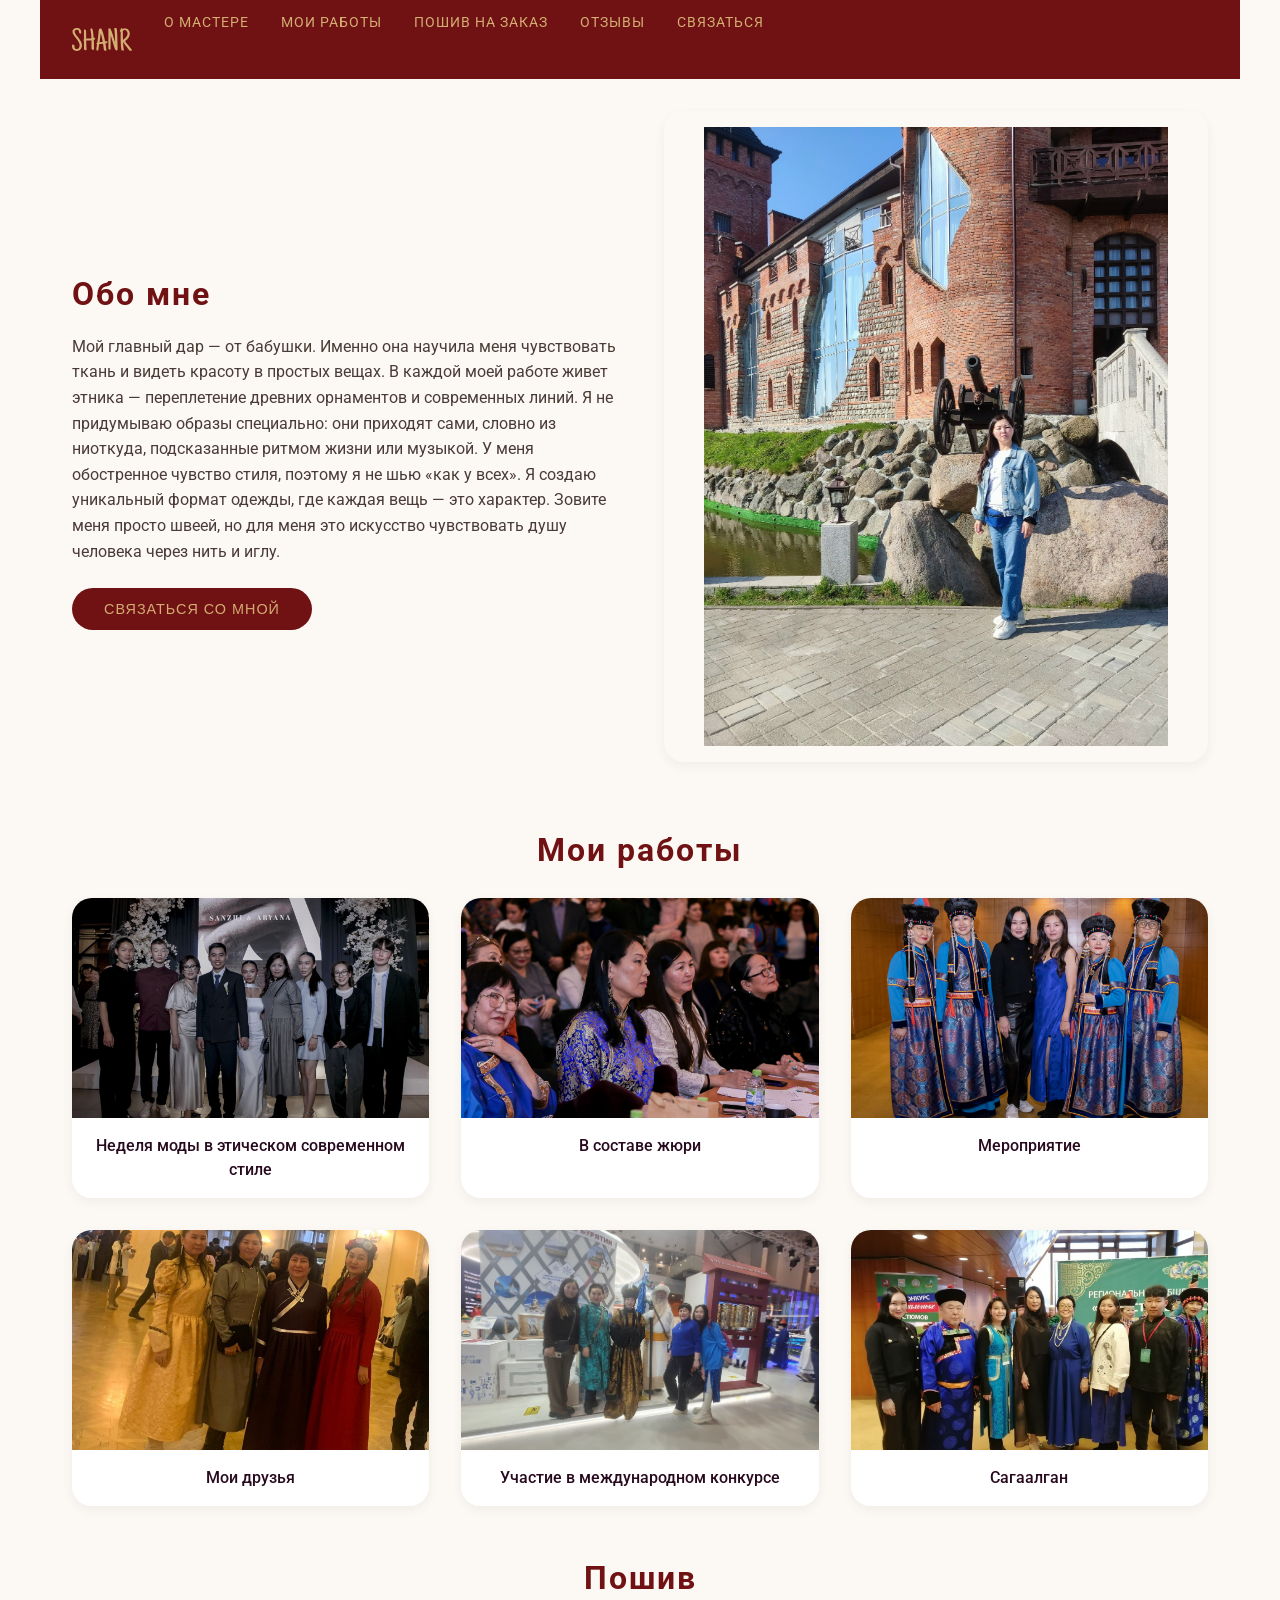
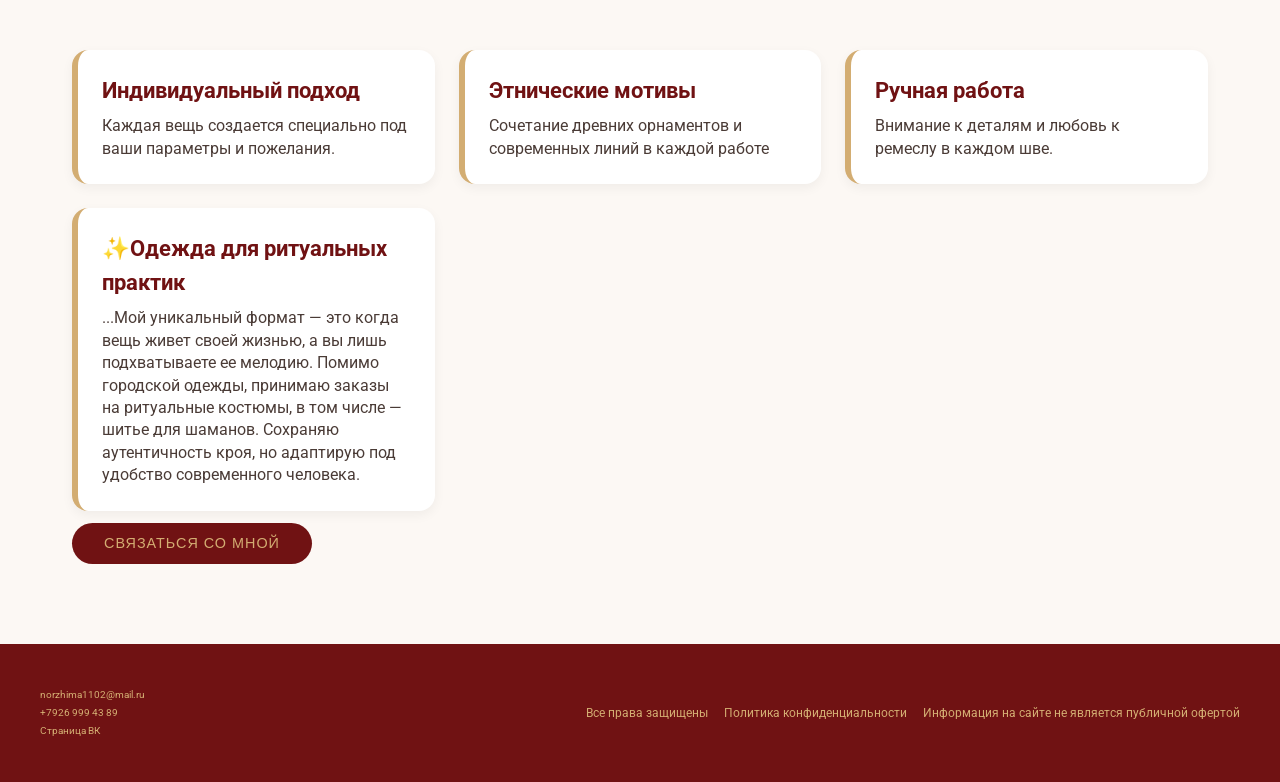
==== index.html @ d5fccc1a "Update index.html" ====
<!DOCTYPE html>
<html lang="ru">
<head>
  <meta charset="UTF-8">
  <meta name="viewport" content="width=device-width, initial-scale=1.0">
  <title>FASHION BRAND SHANR</title>
  <link rel="stylesheet" href="https://cdnjs.cloudflare.com/ajax/libs/font-awesome/6.4.0/css/all.min.css">
  <link rel="preconnect" href="https://fonts.googleapis.com">
<link rel="preconnect" href="https://fonts.gstatic.com" crossorigin>
<link href="https://fonts.googleapis.com/css2?family=Roboto:wght@100..900&display=swap" rel="stylesheet">
  <link rel="stylesheet" href="styles.css">
</head>
<body>
  <header class="header">
   
    <nav class="nav-menu" id="navLinks">
      
      <ul>
        <p class="logo"><img src="img/SHANR.svg" alt="logo"></p>
        <li>
          <a href="#">О мастере</a>
        </li>
        <li>
          <a href="#">Мои работы</a>
        </li>
        <li>
          <a href="#">Пошив на заказ</a>
        </li>
        <li>
          <a href="#">Отзывы</a>
        </li>
        <li>
          <a href="#btn">Связаться</a>
        </li>
      </ul>
      <button class="hamburger">☰</button>


    </nav>
  </header>

  <!-- main -->
   <main class="page-main">
    <section class="wrapper">

      <div class="bio">
        <h2 class="inner-heading">Обо мне</h2>
        <p>Мой главный дар — от бабушки. Именно она научила меня чувствовать ткань и видеть красоту в простых вещах. В каждой моей работе живет этника — переплетение древних орнаментов и современных линий. Я не придумываю образы специально: они приходят сами, словно из ниоткуда, подсказанные ритмом жизни или музыкой. У меня обостренное чувство стиля, поэтому я не шью «как у всех». Я создаю уникальный формат одежды, где каждая вещь — это характер. Зовите меня просто швеей, но для меня это искусство чувствовать душу человека через нить и иглу.</p>
        
        
        <button id="btn">Связаться со мной</button>
      </div>
    
      
      <div class="photo">
        
        <figure>
          <img src="img/promo.jpg" alt="">
        </figure>
      </div>
      
    </section>

    <section>
      <h2 id="my-job">Мои работы</h2>
     
      <div class="cards">
        <ul class="cards-list">
          <li class="card">
            <img src="img/foto1.jpg" alt="мода">
            <p>Неделя моды в этическом современном стиле</p>
          </li>
          <li class="card">
            <img src="img/foto2.jpg" alt="в составе жюри">
            <p>В составе жюри</p>
          </li>
          <li class="card">
            <img src="img/foto3.jpg" alt="Конь">
            <p>Мероприятие</p>

          </li>
          <li class="card">
            <img src="img/foto4.jpg" alt="Хомяк">
            <p>Мои друзья</p>
          </li>

          <li class="card">
            <img src="img/foto5.jpg" alt="Озеро Байкал">
            <p>Участие в международном конкурсе</p>
          </li>

          <li class="card">
            <img src="img/foto6.jpg" alt="Озеро Байкал">
            <p>Сагаалган</p>
          </li>
  
        </ul>

      </div>
      

    </section>

    <section>
      <h2 id="my-job">Пошив</h2>
      <ul class="features-list">
        <li class="feature">
          <h2>Индивидуальный подход</h2>
          <p>Каждая вещь создается специально под ваши параметры и пожелания.
          </p>
        </li>
        <li class="feature">
          <h2>Этнические мотивы</h2>
          <p>Сочетание древних орнаментов и современных линий в каждой работе
          </p>
        </li>
        <li class="feature">
          <h2>Ручная работа</h2>
          <p>Внимание к деталям и любовь к ремеслу в каждом шве.
          </p>
        </li>
        <li class="feature">
          <h2>✨Одежда для ритуальных практик</h2>
          <p>...Мой уникальный формат — это когда вещь живет своей жизнью, а вы лишь подхватываете ее мелодию.
            Помимо городской одежды, принимаю заказы на ритуальные костюмы, в том числе — шитье для шаманов. Сохраняю аутентичность кроя, но адаптирую под удобство современного человека.</p>
        </li>
        
      </ul>
       <button id="btn"> <a href="tel:+79269994389">Связаться со мной</a></button>
    </section>

  </main>

  <footer class="page-footer">
    <div class="container">
      <p class="contacts">
        <a href="mailto:norzhima1102@mail.ru">norzhima1102@mail.ru</a> <br>
        <a href="tel: +79269994389">+7926 999 43 89</a> <br>
        <a href="https://vk.com/id441211471">Страница ВК</a>
      </p>
     
      <p class="copyright">Все права защищены</p>
      <p class="copyright">Политика конфиденциальности</p>
      <p class="copyright">Информация на сайте не является публичной офертой</p>
      
    </div>
    

  </footer>
  
  
  
  
  <script src="script.js"></script>
</body>
</html>
---- styles.css ----
* {
    /* border: 1px solid red; */
    box-sizing: border-box;
  }
  :root {
    --page-bg: #FCF8F4;        /* основной фон страницы */
    --card-bg: #FFFFFF;
    --text-dark: #280A1E;
    --text-light: #4A3B36;
    --accent: #701213;          /* фирменный бордовый */
    --gold: #d3ad72;            /* золотистый для акцентов */
    --hover-gold: #e8c99b;
    --pure-white: #FFFFFF;
    --shadow: rgba(0, 0, 0, 0.05) 0px 4px 12px;
  }

  html, body {
    overflow-x: hidden;
    width: 100%;
    font-family: "Roboto", sans-serif;
    font-size: 16px;
    margin: 0;
    padding: 0;
    background-color: var(--page-bg);
    color: var(--text-dark);
    line-height: 1.5;
    word-wrap: break-word;
}

  img {
    max-width: 100%;
    height: auto;
    display: block;
  }
/* menu */
.header {
  max-width: 1200px;
  margin: 0 auto;
  padding: 0.75rem 2rem;
  background-color: var(--accent);
  display: flex;
  justify-content: space-between;
  align-items: center;
  flex-wrap: wrap;
}
  .logo {
    width: 60px;
  }
  .logo img {
    width: 100%;
    height: auto;
  }


.nav-menu ul{
  display: flex;
  gap: 2rem;
  margin: 0;
  padding: 0;
}
.nav-menu li {
  list-style: none;
  text-transform: uppercase;
  font-size: 0.9rem;
  letter-spacing: 1px;
}

.nav-menu a {
  text-decoration: none;
  color: var(--gold);
  transition: color 0.2s ease;
}

#btn a {
    list-style: none;
    text-decoration: none;
    color: var(--gold);
  }

  .nav-menu a:hover {
    color: var(--pure-white);
  }

.hamburger {
  display: none;
  background: none;
  border: none;
  font-size: 2rem;
  color: var(--page-bg);
  cursor: pointer;
}
/* основные секции */
.page-main {
  max-width: 1200px;
  margin: 0 auto;
  padding: 2rem;
}

/* Блок обо мне */
  .wrapper {
    display: flex;
    gap: 3rem;
    align-items: center;
    margin-bottom: 4rem;
  }
  .bio {
  flex: 1;
  }
  .bio h2 {
    font-size: 2rem;
    color: var(--accent);
    margin-bottom: 1rem;
    letter-spacing: 2px;
  }
  .bio p {
    margin-bottom: 1.5rem;
    line-height: 1.6;
    color: var(--text-light);
  }
  .photo {
    flex: 1;
    border-radius: 20px;
    box-shadow: var(--shadow);
  }
  #btn {
    background-color: var(--accent);
    color: var(--gold);
    text-transform: uppercase;
    font-weight: 500;
    border-radius: 40px;
    padding: 0.8rem 2rem;
    cursor: pointer;
    transition: all 0.2s ease;
    font-size: 0.9rem;
    border: none;
    letter-spacing: 1px;
  }
  #btn:hover {
    background-color: #8a1e20;
    color: var(--pure-white);
    transform: scale(1.02);
  }
  /* Секция мои работы */
  #my-job {
    text-align: center;
    font-size: 2rem;
    color: var(--accent);
    margin: 3rem 0 1.5rem;
    letter-spacing: 2px;
  }
  .cards {
    
    background-color: transparent;
    padding: 0;
    
    
  }
  .cards-list {
    display: grid;
    grid-template-columns: repeat(auto-fill, minmax(280px, 1fr));
    gap: 2rem;
    margin: 0;
    padding: 0;
    list-style: none;
    
  }
  .card {
    background-color: var(--card-bg);
    border-radius: 20px;
    overflow: hidden;
    box-shadow: var(--shadow);
    transition: transform 0.2s ease, box-shadom 0.2s ease;
  }

  .card:hover {
    transform: translateY(-5px);
    box-shadow: 0 8px 20px rgba(0, 0, 0, 0.1);
  }

  .card img {
    width: 100%;
    height: 220px;
    object-fit: cover;
  }
  .card p {
    padding: 1rem;
    margin: 0;
    text-align: center;
    font-weight: 500;
    color: var(--text-dark);
    background: white;
  }
  
  /* Секция преимуществ */
  .features-list {
    display: grid;
    grid-template-columns: repeat(auto-fit, minmax(280px, 1fr));
    margin: 3rem 0;
    margin-bottom: 12px;
    padding: 0;
    list-style: none;
    gap: 1.5rem;
  }

  .visually-hidden {
    position: absolute;
    width: 1px;
    height: 1px;
    margin: -1px;
    padding: 0;
    overflow: hidden;
    border: 0;
  }

  .feature {
    background-color: var(--card-bg);
    padding: 1.5rem;
    border-left: 6px solid var(--gold);
    border-radius: 16px;
    box-shadow: var(--shadow);
    transition: all 0.2s;
  }

  .feature:hover {
    border-left-color: var(--accent);
  }

  .feature h2 {
    font-size: 1.4rem;
    color: var(--accent);
    margin-top: 0;
    margin-bottom: 0.5rem;
  }
  .feature p {
    margin: 0;
    color: var(--text-light);
    line-height: 1.4;
  }
  .disclaimer {
    color: #767F9E;
  }

    /* footer */
  .page-footer {
    background-color: var(--accent);
    padding: 2rem;
    margin-top: 3rem;
  }

  .container {
    display: flex;
    max-width: 1200px;
    justify-content: space-between;
    flex-wrap: wrap;
    margin: 0 auto;
    align-items: center;
    gap: 1rem;
  }
  .contacts {
    /* width: 200px; */
    margin-right: auto;
    font-size: 10px;
  }
  .contacts a{
    text-decoration: none;
    color: var(--gold);
    line-height: 1.8;
    transition: color 0.2s;
  }
  .contacts a:hover {
    color: var(--pure-white);
  }
  .copyright {
    color: var(--gold);
    font-size: 0.75rem;
    margin: 0;
  }

  @media (max-width: 900px) {
    .wrapper  {
      flex-direction: column;
      text-align: center;
    }
    .bio {
      order: 2;
    }
    .photo {
      order: 1;
      max-width: 80%;
      margin: 0 auto;
    }
    .container {
      flex-direction: column;
      text-align: center;
    }
  }
  @media all and (max-width: 820px) {
    .header {
      flex-direction: column;
      align-items: stretch;
      padding: 2rem;
    }
    .logo {
      margin-bottom: 0.5rem;
    }
    .nav-menu {
      position: relative;
    }
    .hamburger {
      display: block;
      position: absolute;
      top: -30px;
      right: 10px;
    }
    .nav-menu ul {
      display: none;
      flex-direction: column;
      gap: 1rem;
      background-color: var(--accent);
      margin-top: 0.5rem;
      text-align: center;
    }
    
    .nav-menu.open ul {
      display: flex;
    }
  
    .features-list {
      grid-template-columns: 1fr;
    }
    .cards {
      width: 50;
    }
    .cards-list  {
      grid-template-columns: 1fr;
      gap: 1.5rem;
    }
    .page-main {
      padding: 1rem;
    }


  }
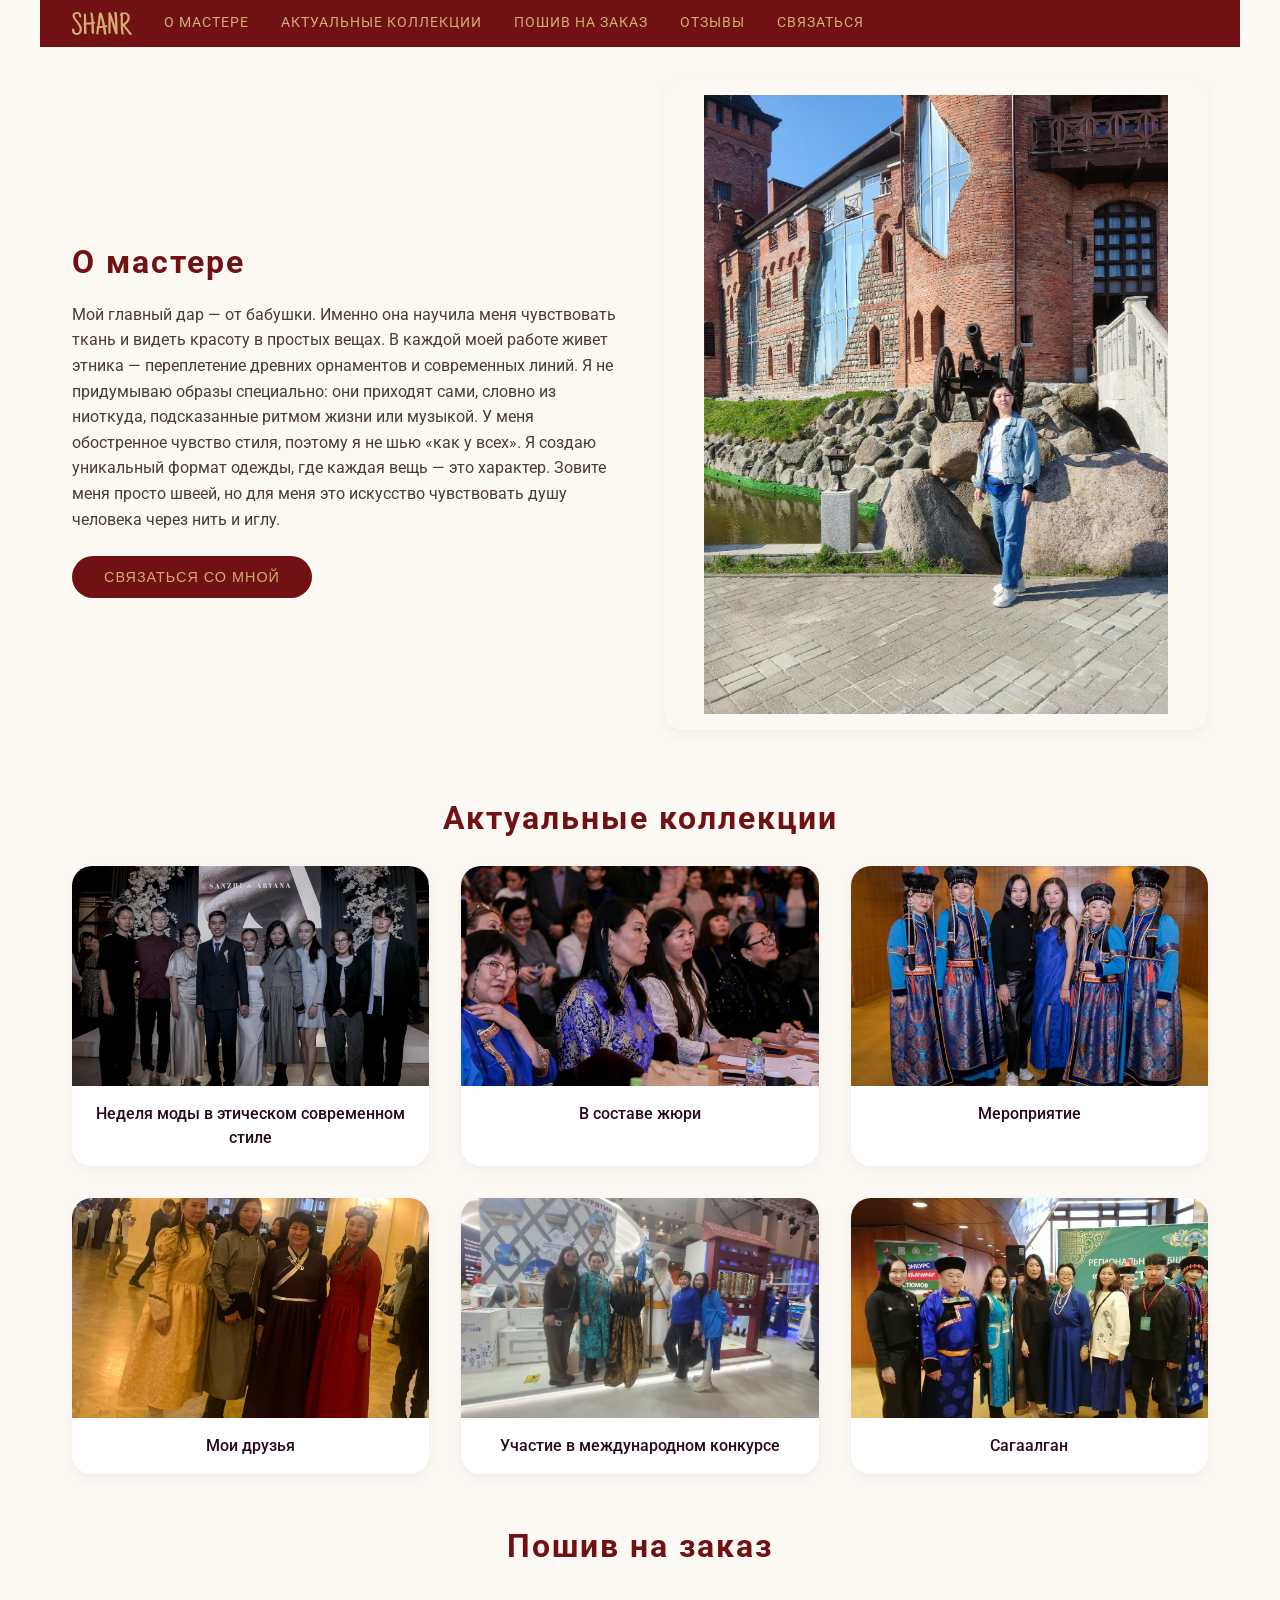
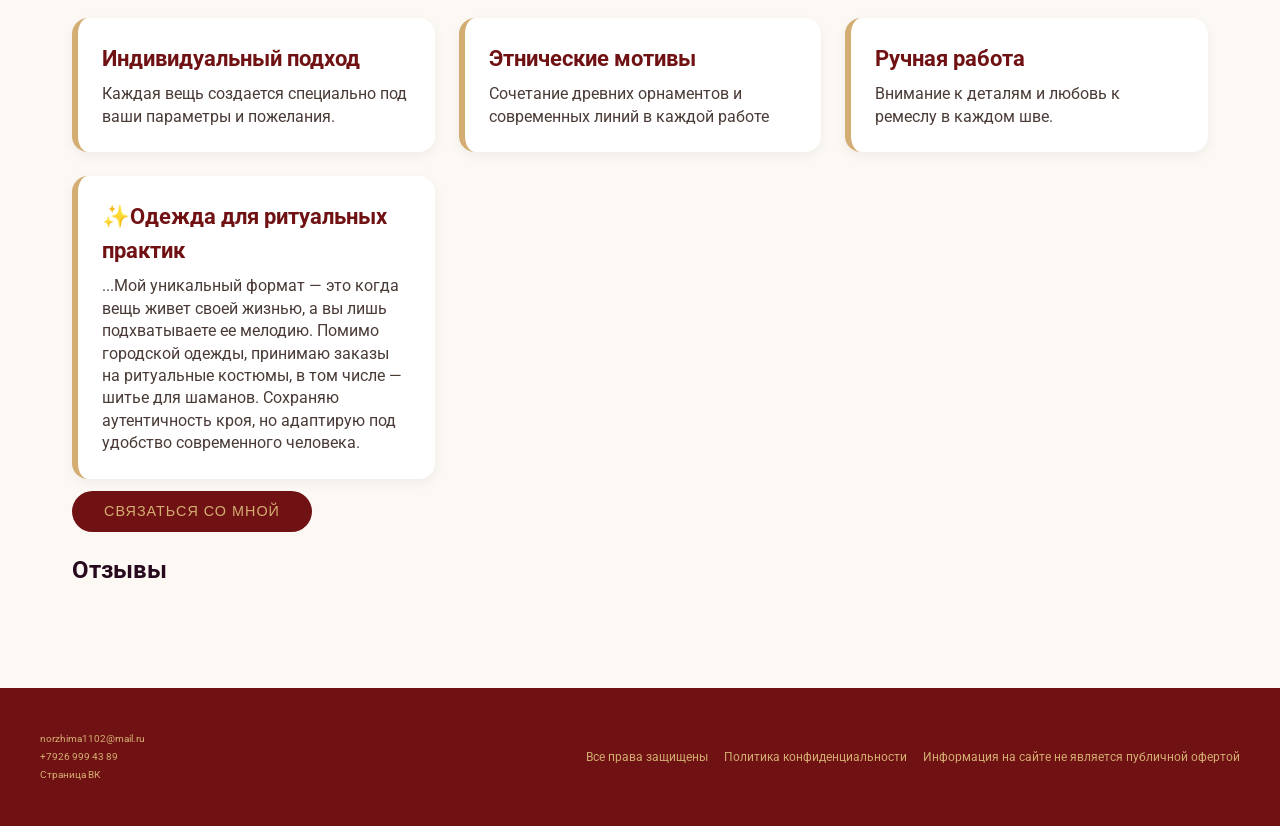
==== commit 4774caa5: "О мастере" ====
--- a/index.html
+++ b/index.html
@@ -16,12 +16,12 @@
     <nav class="nav-menu" id="navLinks">
       
       <ul>
-        <p class="logo"><img src="img/SHANR.svg" alt="logo"></p>
+        <a href="#" class="logo"><img src="img/SHANR.svg" alt="logo"></a>
         <li>
           <a href="#">О мастере</a>
         </li>
         <li>
-          <a href="#">Мои работы</a>
+          <a href="#">Актуальные коллекции</a>
         </li>
         <li>
           <a href="#">Пошив на заказ</a>
@@ -44,7 +44,7 @@
     <section class="wrapper">
 
       <div class="bio">
-        <h2 class="inner-heading">Обо мне</h2>
+        <h2 class="inner-heading">О мастере</h2>
         <p>Мой главный дар — от бабушки. Именно она научила меня чувствовать ткань и видеть красоту в простых вещах. В каждой моей работе живет этника — переплетение древних орнаментов и современных линий. Я не придумываю образы специально: они приходят сами, словно из ниоткуда, подсказанные ритмом жизни или музыкой. У меня обостренное чувство стиля, поэтому я не шью «как у всех». Я создаю уникальный формат одежды, где каждая вещь — это характер. Зовите меня просто швеей, но для меня это искусство чувствовать душу человека через нить и иглу.</p>
         
         
@@ -62,7 +62,7 @@
     </section>
 
     <section>
-      <h2 id="my-job">Мои работы</h2>
+      <h2 id="my-job">Актуальные коллекции</h2>
      
       <div class="cards">
         <ul class="cards-list">
@@ -102,7 +102,7 @@
     </section>
 
     <section>
-      <h2 id="my-job">Пошив</h2>
+      <h2 id="my-job">Пошив на заказ</h2>
       <ul class="features-list">
         <li class="feature">
           <h2>Индивидуальный подход</h2>
@@ -129,6 +129,10 @@
        <button id="btn"> <a href="tel:+79269994389">Связаться со мной</a></button>
     </section>
 
+    <search>
+      <h2>Отзывы</h2>
+    </search>
+
   </main>
 
   <footer class="page-footer">
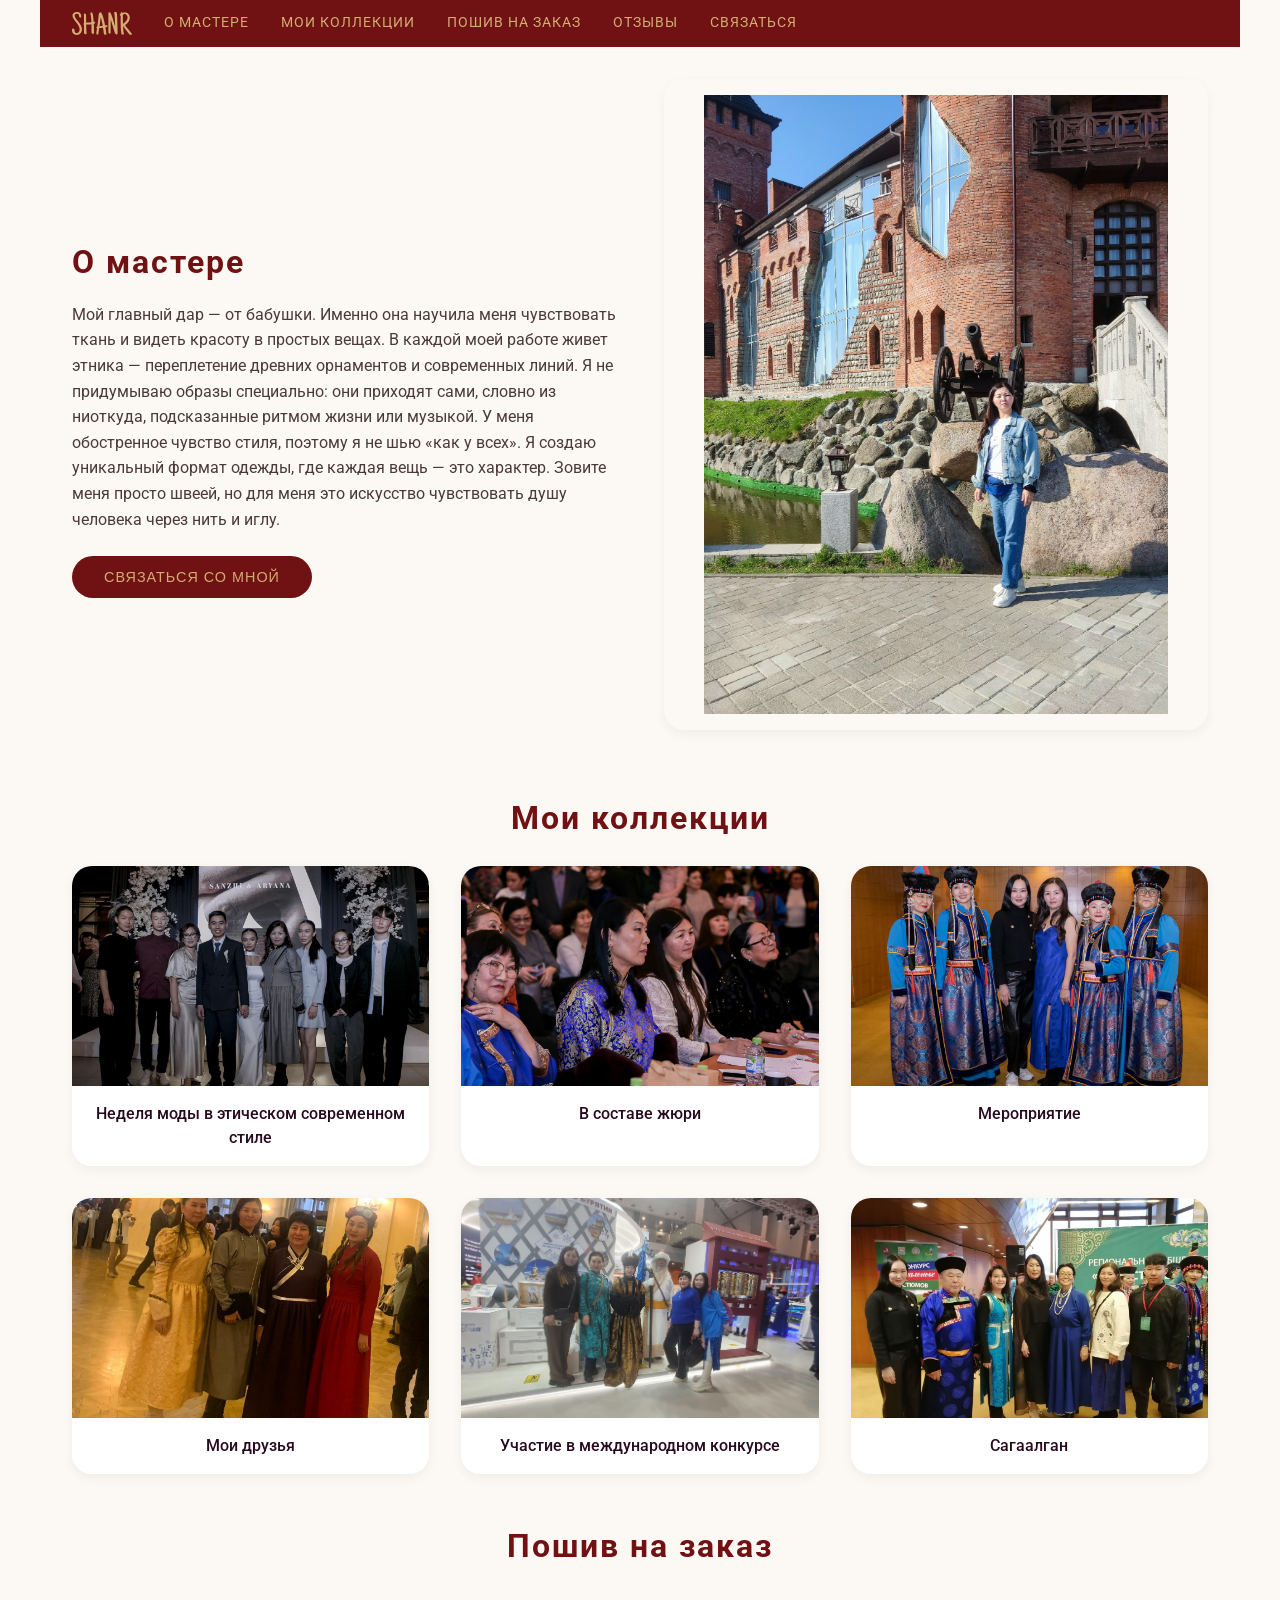
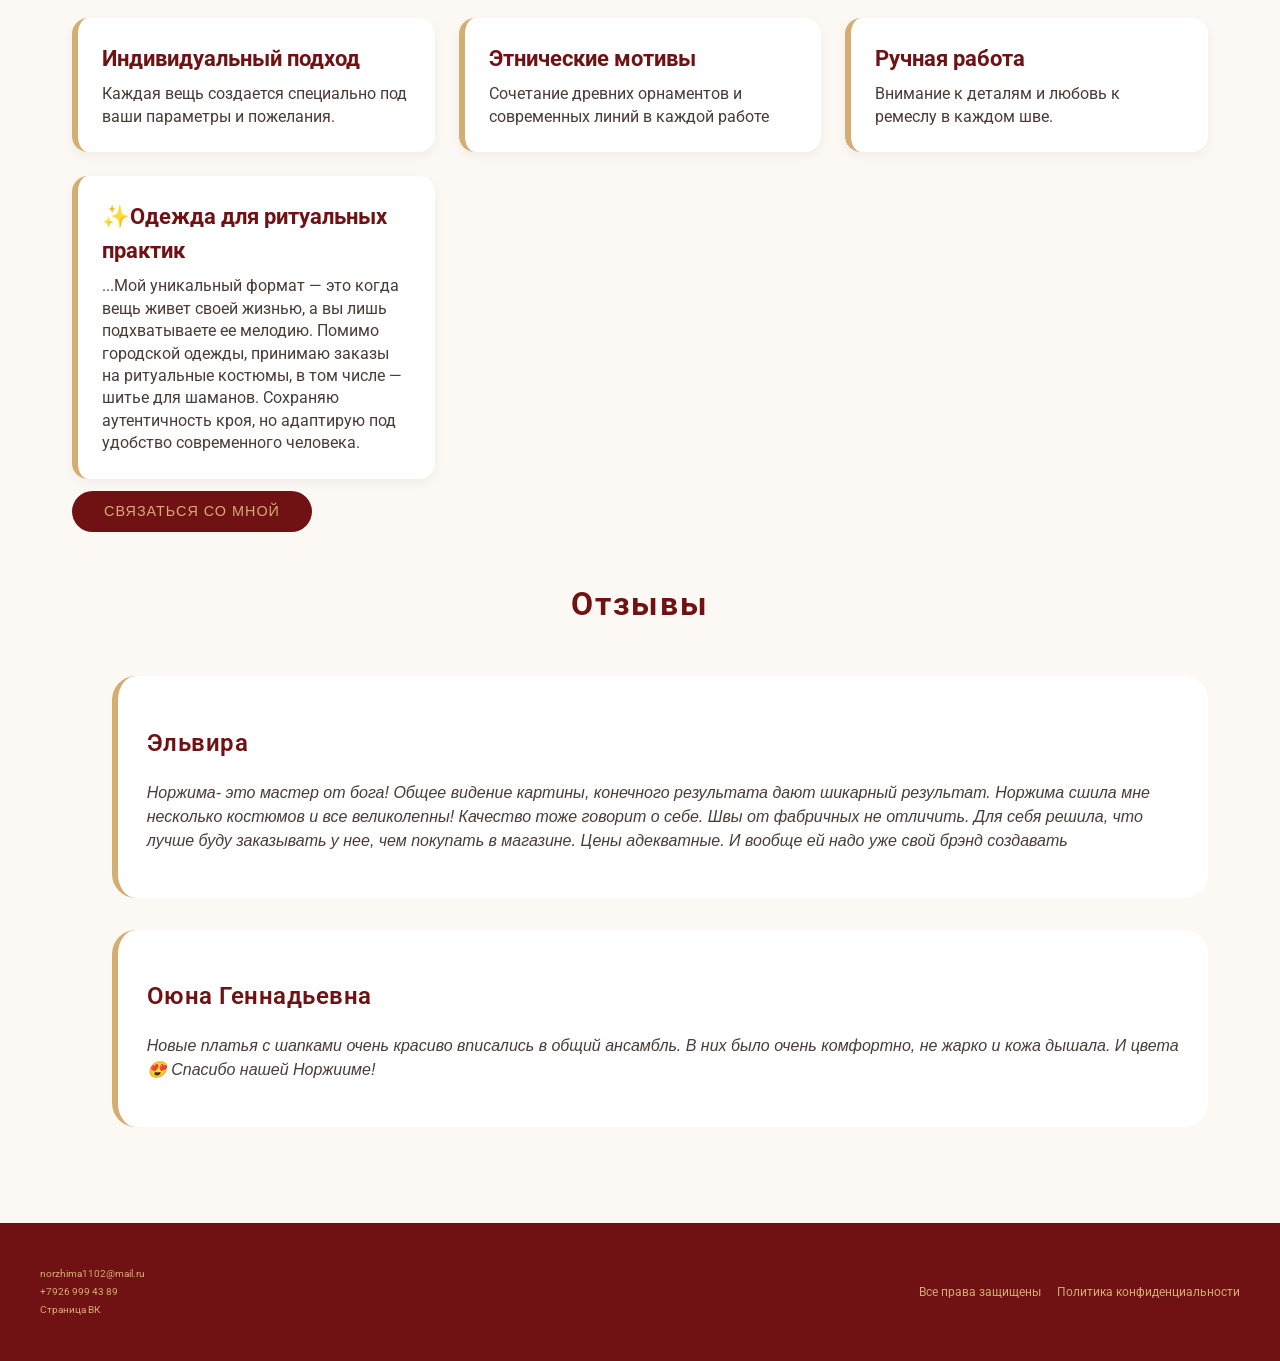
==== commit ee81ff8d: "внесенно изменения" ====
--- a/index.html
+++ b/index.html
@@ -16,21 +16,21 @@
     <nav class="nav-menu" id="navLinks">
       
       <ul>
-        <a href="#" class="logo"><img src="img/SHANR.svg" alt="logo"></a>
+        <a href="#home" class="logo"><img src="img/SHANR.svg" alt="logo"></a>
         <li>
           <a href="#">О мастере</a>
         </li>
         <li>
-          <a href="#">Актуальные коллекции</a>
+          <a href="#collections">Мои коллекции</a>
         </li>
         <li>
-          <a href="#">Пошив на заказ</a>
+          <a href="#about">Пошив на заказ</a>
         </li>
         <li>
-          <a href="#">Отзывы</a>
+          <a href="#reviews">Отзывы</a>
         </li>
         <li>
-          <a href="#btn">Связаться</a>
+          <a href="#home">Связаться</a>
         </li>
       </ul>
       <button class="hamburger">☰</button>
@@ -41,7 +41,7 @@
 
   <!-- main -->
    <main class="page-main">
-    <section class="wrapper">
+    <section id="home" class="wrapper">
 
       <div class="bio">
         <h2 class="inner-heading">О мастере</h2>
@@ -61,8 +61,8 @@
       
     </section>
 
-    <section>
-      <h2 id="my-job">Актуальные коллекции</h2>
+    <section id="collections">
+      <h2 id="my-job">Мои коллекции</h2>
      
       <div class="cards">
         <ul class="cards-list">
@@ -75,22 +75,22 @@
             <p>В составе жюри</p>
           </li>
           <li class="card">
-            <img src="img/foto3.jpg" alt="Конь">
+            <img src="img/foto3.jpg" alt="">
             <p>Мероприятие</p>
 
           </li>
           <li class="card">
-            <img src="img/foto4.jpg" alt="Хомяк">
+            <img src="img/foto4.jpg" alt="">
             <p>Мои друзья</p>
           </li>
 
           <li class="card">
-            <img src="img/foto5.jpg" alt="Озеро Байкал">
+            <img src="img/foto5.jpg" alt="">
             <p>Участие в международном конкурсе</p>
           </li>
 
           <li class="card">
-            <img src="img/foto6.jpg" alt="Озеро Байкал">
+            <img src="img/foto6.jpg" alt="">
             <p>Сагаалган</p>
           </li>
   
@@ -101,7 +101,7 @@
 
     </section>
 
-    <section>
+    <section id="about">
       <h2 id="my-job">Пошив на заказ</h2>
       <ul class="features-list">
         <li class="feature">
@@ -129,11 +129,35 @@
        <button id="btn"> <a href="tel:+79269994389">Связаться со мной</a></button>
     </section>
 
-    <search>
-      <h2>Отзывы</h2>
-    </search>
+    <section id="reviews">
+      <h2 id="my-job">Отзывы</h2>
+      <ul class="reviews-grid">
+        <li class="review-card reveal">
+          <h2 class="review-name">Эльвира</h2>
+          <p class="review-text">
+            Норжима- это мастер от бога! 
+            Общее видение картины, конечного результата дают шикарный результат. 
+            Норжима сшила мне несколько костюмов и все великолепны! 
+            Качество тоже говорит о себе. Швы от фабричных не отличить. 
+            Для себя решила, что лучше буду заказывать у нее, чем покупать в магазине. Цены адекватные. 
+            И вообще ей надо уже свой брэнд создавать
+          </p>
+
+        </li>
+
+        <li class="review-card reveal">
+          <h2 class="review-name">Оюна Геннадьевна</h2>
+          <p class="review-text">Новые платья с шапками очень красиво вписались в общий ансамбль. В них было очень комфортно, не жарко и кожа дышала. И цвета 😍  Спасибо нашей Норжииме!</p>
+        </li>
+
+      </ul>
+    </section>
 
   </main>
+
+  <a href="#top" class="top-link" id="topBtn">
+    <span>↑</span>
+  </a>
 
   <footer class="page-footer">
     <div class="container">
@@ -145,11 +169,7 @@
      
       <p class="copyright">Все права защищены</p>
       <p class="copyright">Политика конфиденциальности</p>
-      <p class="copyright">Информация на сайте не является публичной офертой</p>
-      
     </div>
-    
-
   </footer>
   
   
--- a/styles.css
+++ b/styles.css
@@ -25,6 +25,7 @@
     color: var(--text-dark);
     line-height: 1.5;
     word-wrap: break-word;
+    scroll-behavior: smooth;
 }
 
   img {
@@ -202,7 +203,7 @@
     gap: 1.5rem;
   }
 
-  .visually-hidden {
+  /* .visually-hidden {
     position: absolute;
     width: 1px;
     height: 1px;
@@ -210,7 +211,7 @@
     padding: 0;
     overflow: hidden;
     border: 0;
-  }
+  } */
 
   .feature {
     background-color: var(--card-bg);
@@ -222,7 +223,7 @@
   }
 
   .feature:hover {
-    border-left-color: var(--accent);
+    border-left-color: var(--hover-gold);
   }
 
   .feature h2 {
@@ -236,10 +237,38 @@
     color: var(--text-light);
     line-height: 1.4;
   }
-  .disclaimer {
-    color: #767F9E;
-  }
-
+  
+  /* Отзывы */
+  .reviews-grid {
+    display: grid;
+    grid-template-columns: repeat(auto-fit, minmax280px, 1fr);
+    gap: 2rem;
+    margin-top: 3rem;
+  }
+
+  .review-card {
+    background: var(--card-bg);
+    padding: 1.8rem;
+    border-radius: 24px;
+    transition: 0.3s;
+    border-left: 6px solid var(--gold);
+    list-style: none;
+  }
+
+  .review-card:hover {
+    border-color: var(--hover-gold);
+  }
+
+  .review-text {
+    font-style: italic;
+    margin: 1rem 0;
+    color: var(--text-light);
+  }
+  .review-name {
+    font-weight: 600;
+    letter-spacing: 0.5px;
+    color: var(--accent);
+  }
     /* footer */
   .page-footer {
     background-color: var(--accent);
@@ -276,6 +305,41 @@
     margin: 0;
   }
 
+  .top-link {
+    position: fixed;
+    bottom: 30px;
+    right: 30px;
+    display: flex;
+    align-items: center;
+    justify-content: center;
+    width: 30px;
+    height: 30px;
+    background: var(--gold);
+    color: #fff;
+    font-size: 23px;
+    font-weight: bold;
+    border-radius: 50%;
+    text-decoration: none;
+    box-shadow: 0 4px 15px var(--hover-gold);
+    transition: background 0.3s, transform 0.2s, opacity 0.3s;
+    opacity: 0; /* по умолчанию скрыта */
+    pointer-events: none; /* чтобы не мешала кликам, пока скрыта */
+    z-index: 999;
+  }
+  .top-link:hover {
+    background: var(--hover-gold);
+    transform: scale(1.1);
+  }
+
+  .top-link:active {
+    transform: scale(0.95);
+  }
+
+  /* Если используете стрелку-символ, можно задать размер */
+  .top-link span {
+    line-height: 1;
+  }
+
   @media (max-width: 900px) {
     .wrapper  {
       flex-direction: column;
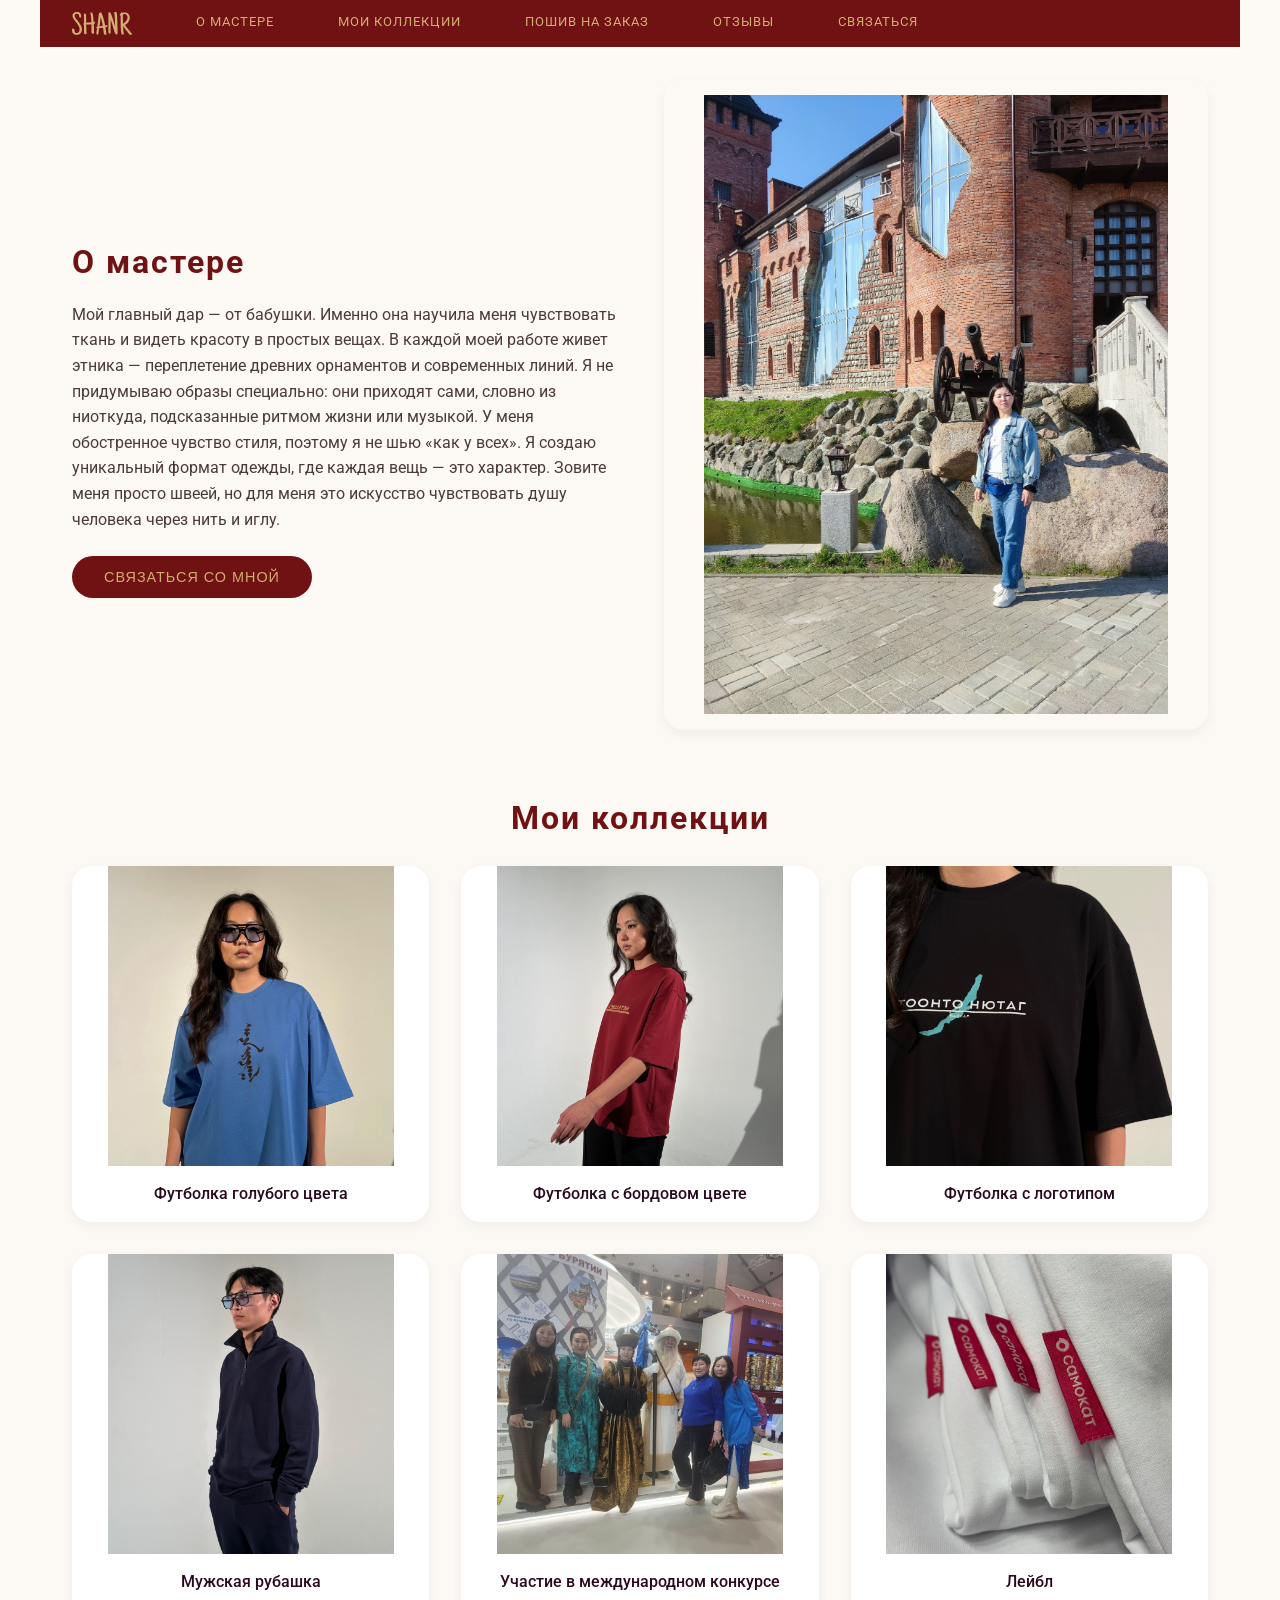
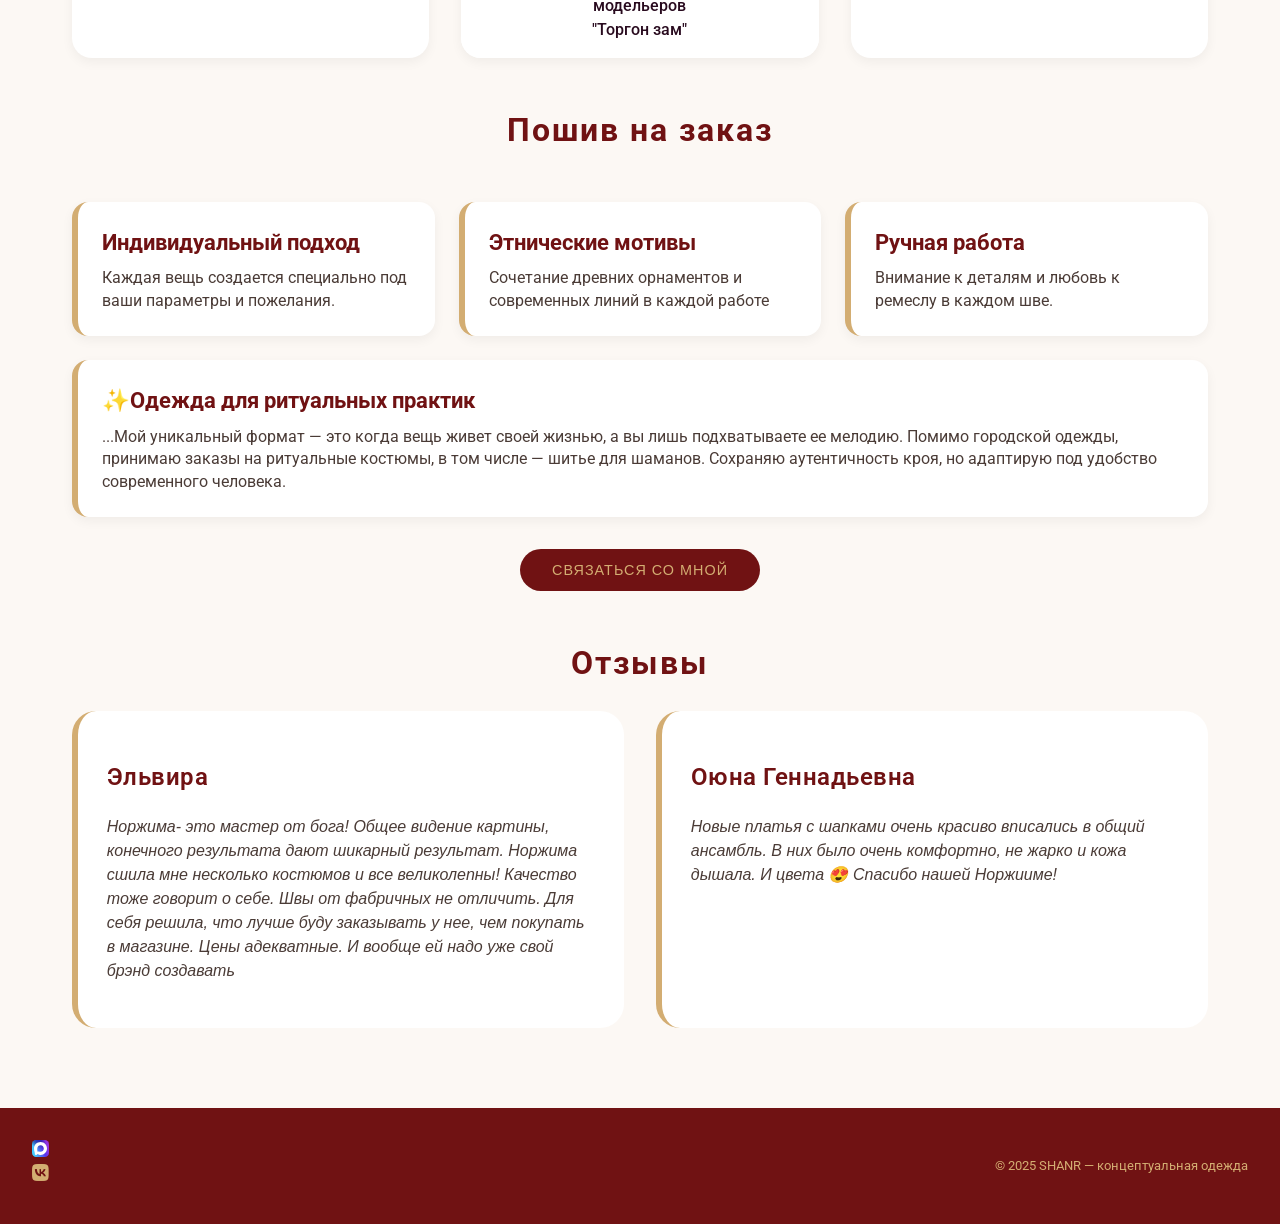
==== commit bbe15660: "Commit smitlter" ====
--- a/index.html
+++ b/index.html
@@ -67,31 +67,31 @@
       <div class="cards">
         <ul class="cards-list">
           <li class="card">
-            <img src="img/foto1.jpg" alt="мода">
-            <p>Неделя моды в этическом современном стиле</p>
+            <img src="img/img1.jpg" alt="Девушка в голубой футболке">
+            <p>Футболка голубого цвета</p>
           </li>
           <li class="card">
-            <img src="img/foto2.jpg" alt="в составе жюри">
-            <p>В составе жюри</p>
+            <img src="img/img2.jpg" alt="Девушка в бордовой футболке">
+            <p>Футболка с бордовом цвете</p>
           </li>
           <li class="card">
-            <img src="img/foto3.jpg" alt="">
-            <p>Мероприятие</p>
+            <img src="img/img3.jpg" alt="">
+            <p>Футболка с логотипом</p>
 
           </li>
           <li class="card">
-            <img src="img/foto4.jpg" alt="">
-            <p>Мои друзья</p>
+            <img src="img/img4.jpg" alt="Мужская рубашка">
+            <p>Мужская рубашка</p>
           </li>
 
           <li class="card">
             <img src="img/foto5.jpg" alt="">
-            <p>Участие в международном конкурсе</p>
+            <p>Участие в международном конкурсе модельеров <br> "Торгон зам"</p>
           </li>
 
           <li class="card">
-            <img src="img/foto6.jpg" alt="">
-            <p>Сагаалган</p>
+            <img src="img/img5.jpg" alt="Фирменный лейбл">
+            <p>Лейбл</p>
           </li>
   
         </ul>
@@ -124,11 +124,12 @@
           <p>...Мой уникальный формат — это когда вещь живет своей жизнью, а вы лишь подхватываете ее мелодию.
             Помимо городской одежды, принимаю заказы на ритуальные костюмы, в том числе — шитье для шаманов. Сохраняю аутентичность кроя, но адаптирую под удобство современного человека.</p>
         </li>
-        
       </ul>
-       <button id="btn"> <a href="tel:+79269994389">Связаться со мной</a></button>
+      <button  id="btn" class="btn-center">
+         <a href="tel:+79269994389">Связаться со мной</a>
+        </button>
     </section>
-
+   
     <section id="reviews">
       <h2 id="my-job">Отзывы</h2>
       <ul class="reviews-grid">
@@ -159,19 +160,18 @@
     <span>↑</span>
   </a>
 
-  <footer class="page-footer">
+  <footer>
     <div class="container">
-      <p class="contacts">
-        <a href="mailto:norzhima1102@mail.ru">norzhima1102@mail.ru</a> <br>
-        <a href="tel: +79269994389">+7926 999 43 89</a> <br>
-        <a href="https://vk.com/id441211471">Страница ВК</a>
-      </p>
-     
-      <p class="copyright">Все права защищены</p>
-      <p class="copyright">Политика конфиденциальности</p>
+      <div class="footer-content">
+        <div class="social-icons">
+          <a class="max" href="tel:+79269994389"><img src="img/MAX.svg" alt="Иконка макс">
+          </a>
+          <a href="https://vk.com/id441211471" aria-label="VK"><i class="fab fa-vk"></i></a>
+        </div>
+        <div class="copyright">© 2025 SHANR — концептуальная одежда</div>
+      </div>
     </div>
   </footer>
-  
   
   
   
--- a/styles.css
+++ b/styles.css
@@ -55,14 +55,14 @@
 
 .nav-menu ul{
   display: flex;
-  gap: 2rem;
+  gap: 4rem;
   margin: 0;
   padding: 0;
 }
 .nav-menu li {
   list-style: none;
   text-transform: uppercase;
-  font-size: 0.9rem;
+  font-size: 0.8rem;
   letter-spacing: 1px;
 }
 
@@ -179,9 +179,10 @@
   }
 
   .card img {
-    width: 100%;
-    height: 220px;
+    width: 80%;
+    height: 300px;
     object-fit: cover;
+    margin: 0 auto;
   }
   .card p {
     padding: 1rem;
@@ -189,7 +190,7 @@
     text-align: center;
     font-weight: 500;
     color: var(--text-dark);
-    background: white;
+    background: var(--card-bg);
   }
   
   /* Секция преимуществ */
@@ -237,13 +238,25 @@
     color: var(--text-light);
     line-height: 1.4;
   }
-  
+
+  .btn-center {
+    display: block;
+    margin: 2rem auto 0;
+    width: fit-content;
+  }
   /* Отзывы */
   .reviews-grid {
     display: grid;
-    grid-template-columns: repeat(auto-fit, minmax280px, 1fr);
+    grid-template-columns: repeat(auto-fit, minmax(280px, 1fr));
     gap: 2rem;
     margin-top: 3rem;
+    padding: 0;
+    margin: 0;
+    list-style: none;
+  }
+
+  .features-list li:last-child {
+    grid-column: 1 / -1;
   }
 
   .review-card {
@@ -253,6 +266,7 @@
     transition: 0.3s;
     border-left: 6px solid var(--gold);
     list-style: none;
+    margin: 0;
   }
 
   .review-card:hover {
@@ -270,38 +284,34 @@
     color: var(--accent);
   }
     /* footer */
-  .page-footer {
+    footer {
     background-color: var(--accent);
     padding: 2rem;
     margin-top: 3rem;
   }
 
-  .container {
+  .footer-content {
     display: flex;
-    max-width: 1200px;
     justify-content: space-between;
     flex-wrap: wrap;
-    margin: 0 auto;
     align-items: center;
-    gap: 1rem;
-  }
-  .contacts {
-    /* width: 200px; */
-    margin-right: auto;
-    font-size: 10px;
-  }
-  .contacts a{
+    gap: 2rem;
+  }
+
+  .social-icons a{
     text-decoration: none;
     color: var(--gold);
+    font-size: 1.2rem;
     line-height: 1.8;
     transition: color 0.2s;
   }
-  .contacts a:hover {
+  
+  .social-icons a:hover {
     color: var(--pure-white);
   }
   .copyright {
     color: var(--gold);
-    font-size: 0.75rem;
+    font-size: 0.8rem;
     margin: 0;
   }
 
@@ -315,7 +325,7 @@
     width: 30px;
     height: 30px;
     background: var(--gold);
-    color: #fff;
+    color: var(--accent);
     font-size: 23px;
     font-weight: bold;
     border-radius: 50%;
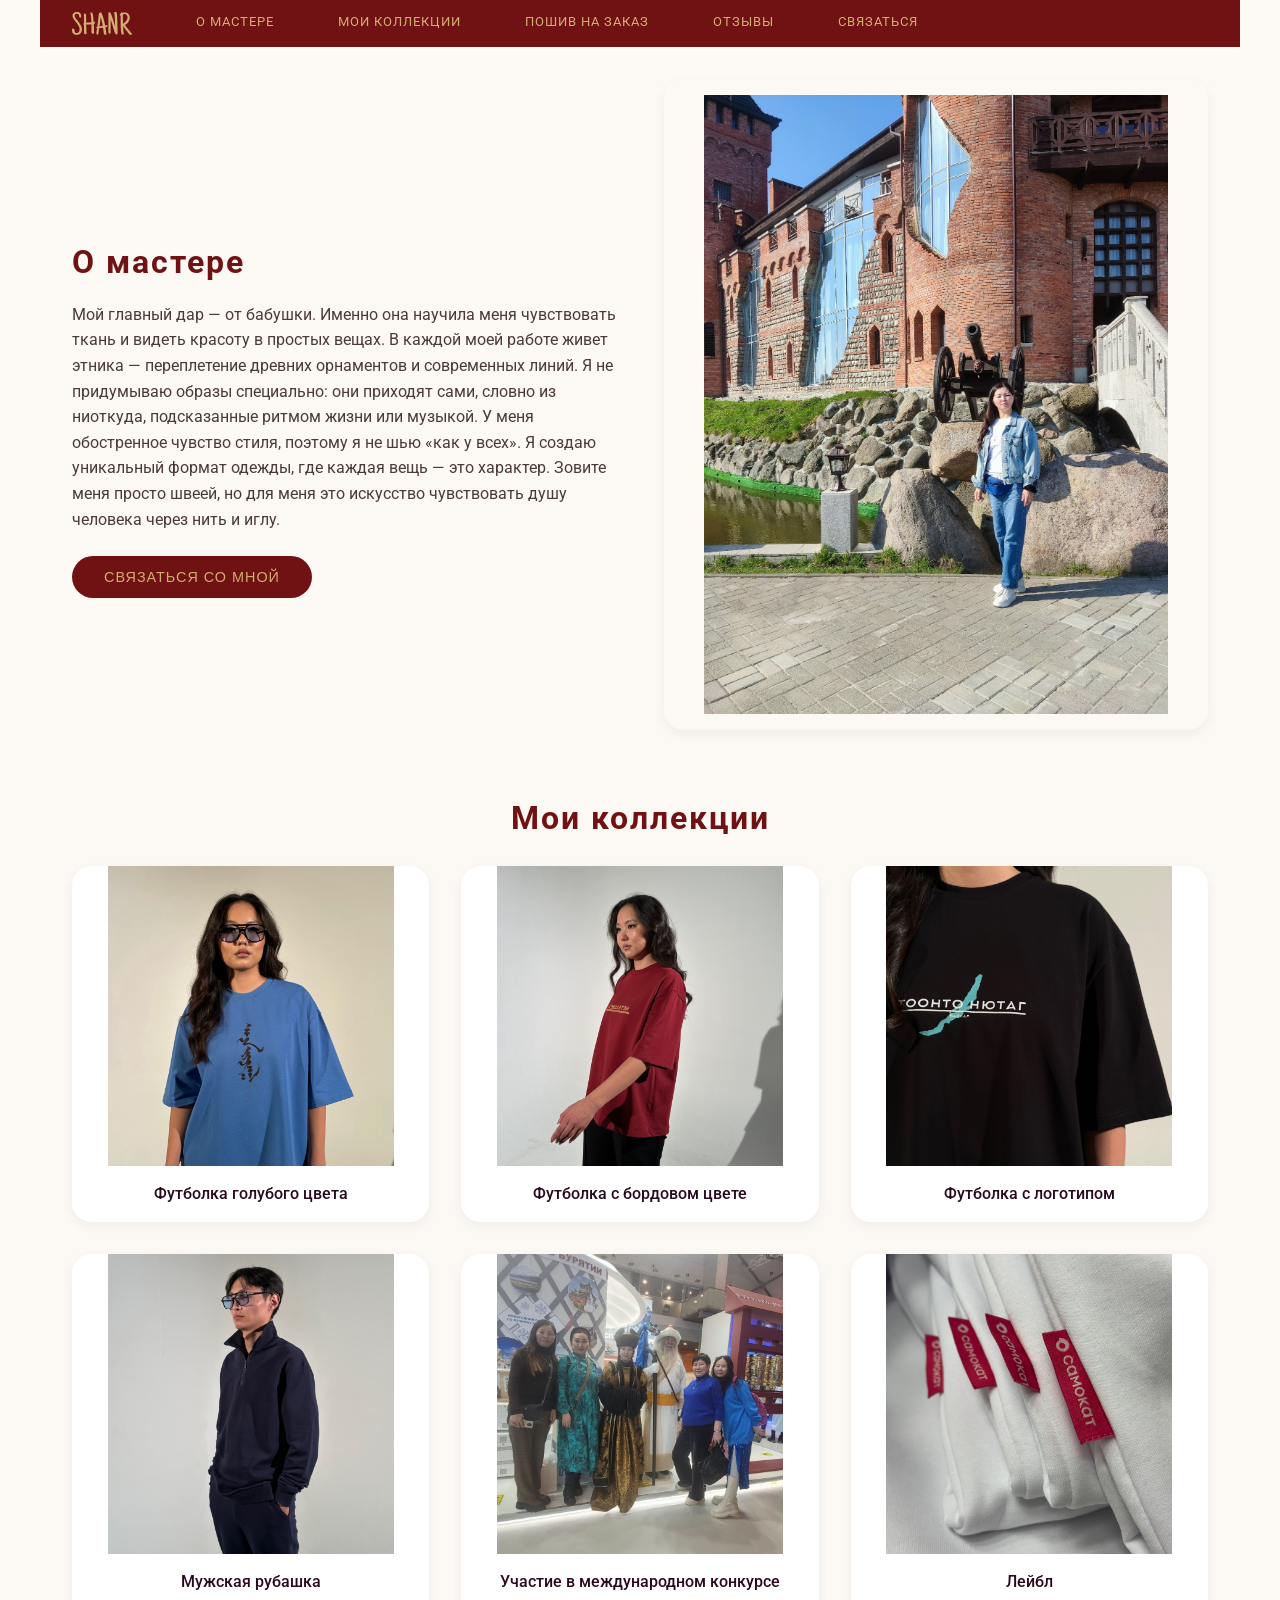
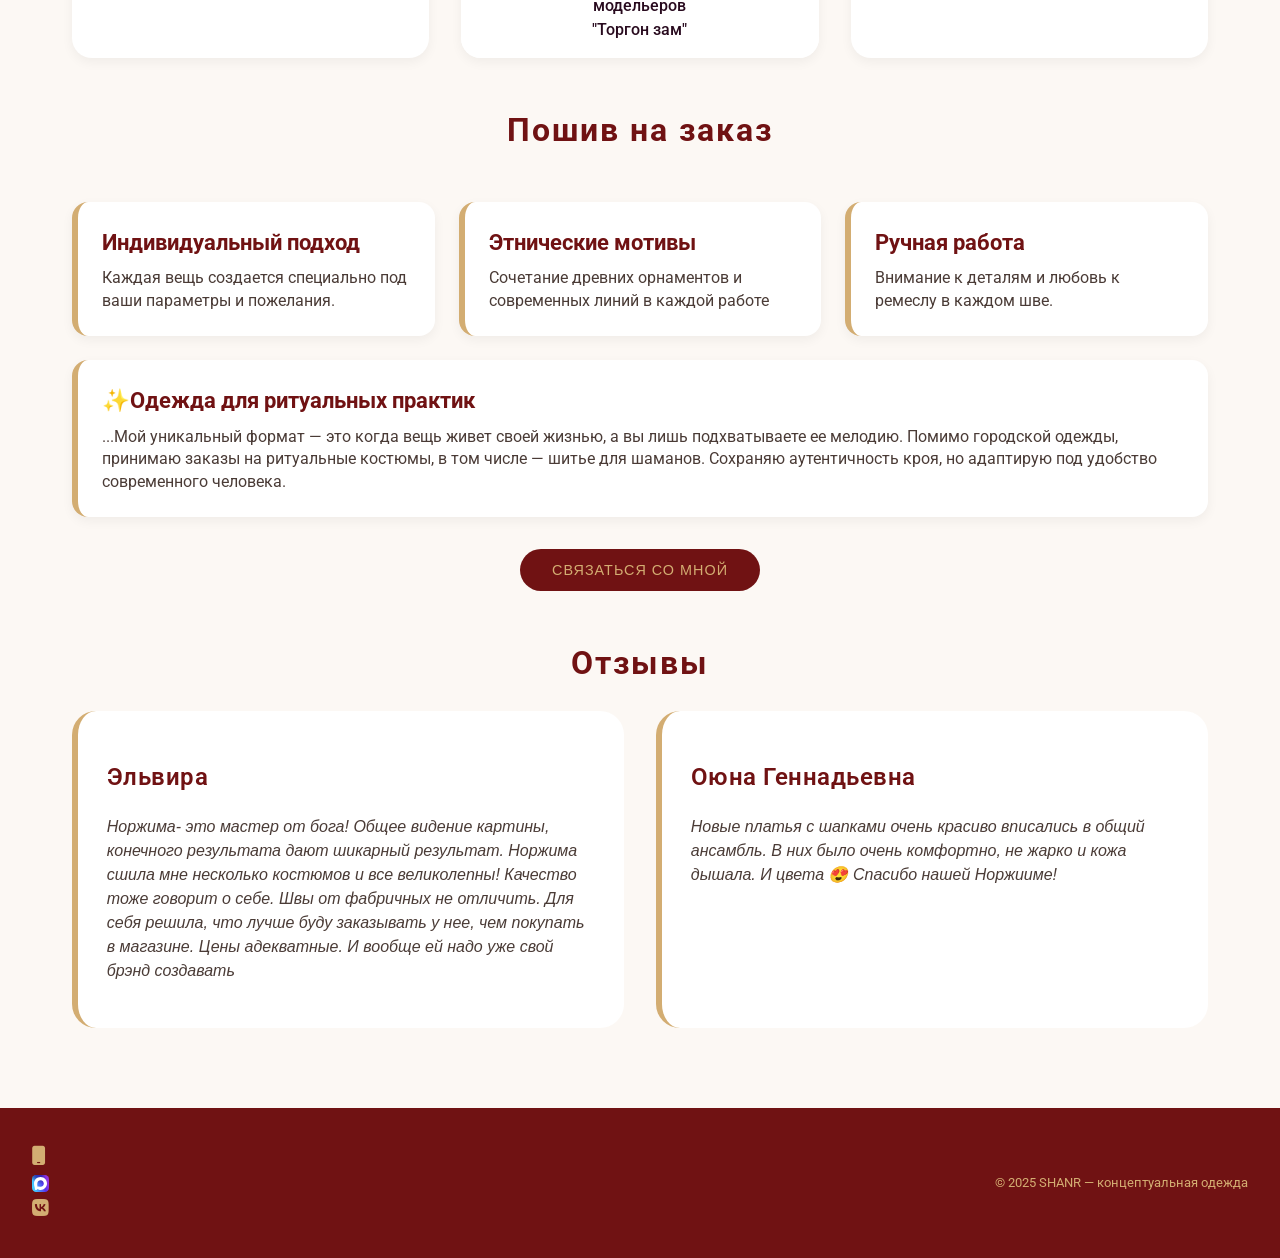
==== commit e8a05eae: "Commit smitlter" ====
--- a/index.html
+++ b/index.html
@@ -164,7 +164,12 @@
     <div class="container">
       <div class="footer-content">
         <div class="social-icons">
-          <a class="max" href="tel:+79269994389"><img src="img/MAX.svg" alt="Иконка макс">
+          
+          <a href="tel:+79269994389" aria-label="Phone">
+            <i class="fas fa-mobile" aria-hidden="true"></i>
+          </a>
+          <a href="https://max.ru/u/f9LHodD0cOIHTYXbpddfb-d72Ov7pcBaL5OFxxWEzUXC_zX4XnycxQisEb0">
+            <img src="img/MAX.svg" alt="иконка макс">
           </a>
           <a href="https://vk.com/id441211471" aria-label="VK"><i class="fab fa-vk"></i></a>
         </div>
@@ -178,3 +183,5 @@
   <script src="script.js"></script>
 </body>
 </html>
+
+
--- a/styles.css
+++ b/styles.css
@@ -305,9 +305,14 @@
     line-height: 1.8;
     transition: color 0.2s;
   }
+
+  .phone svg {
+    
+    fill: var(--gold);
+  }
   
   .social-icons a:hover {
-    color: var(--pure-white);
+    color: var(--hover-gold);
   }
   .copyright {
     color: var(--gold);
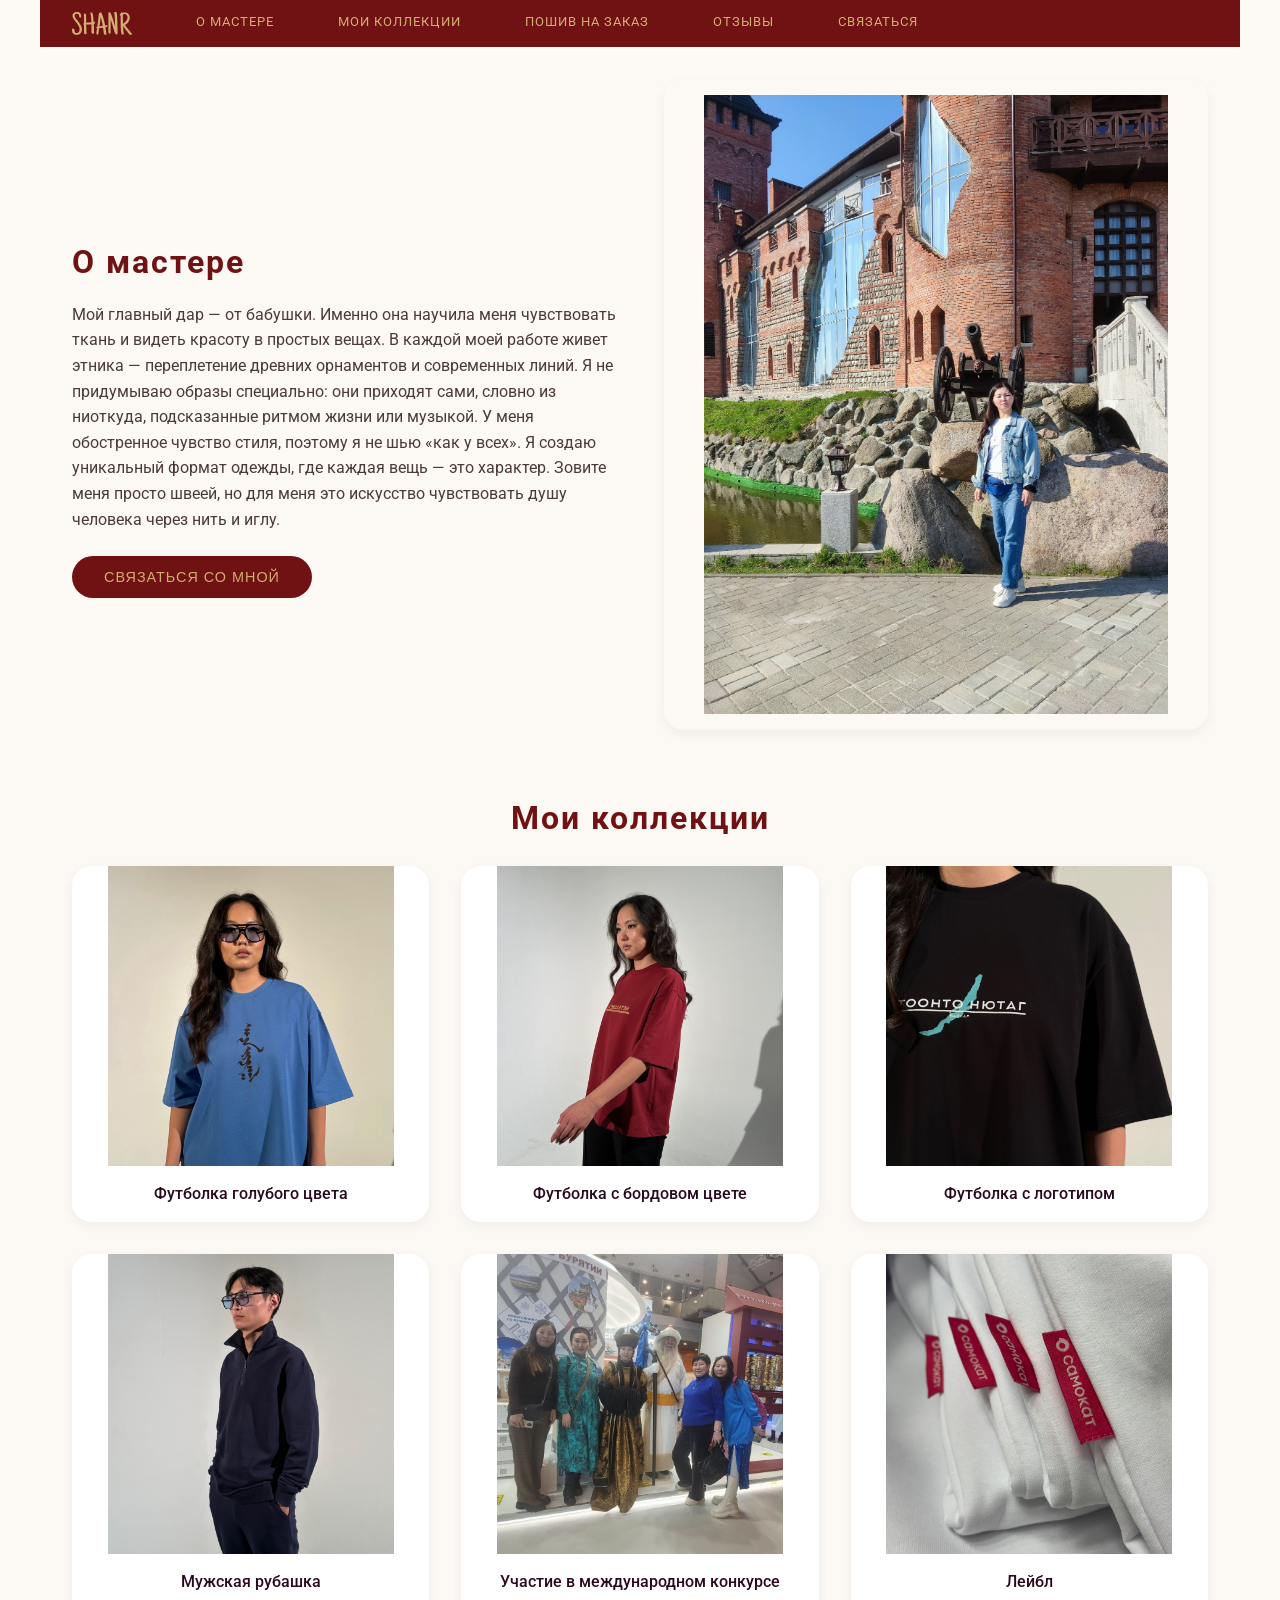
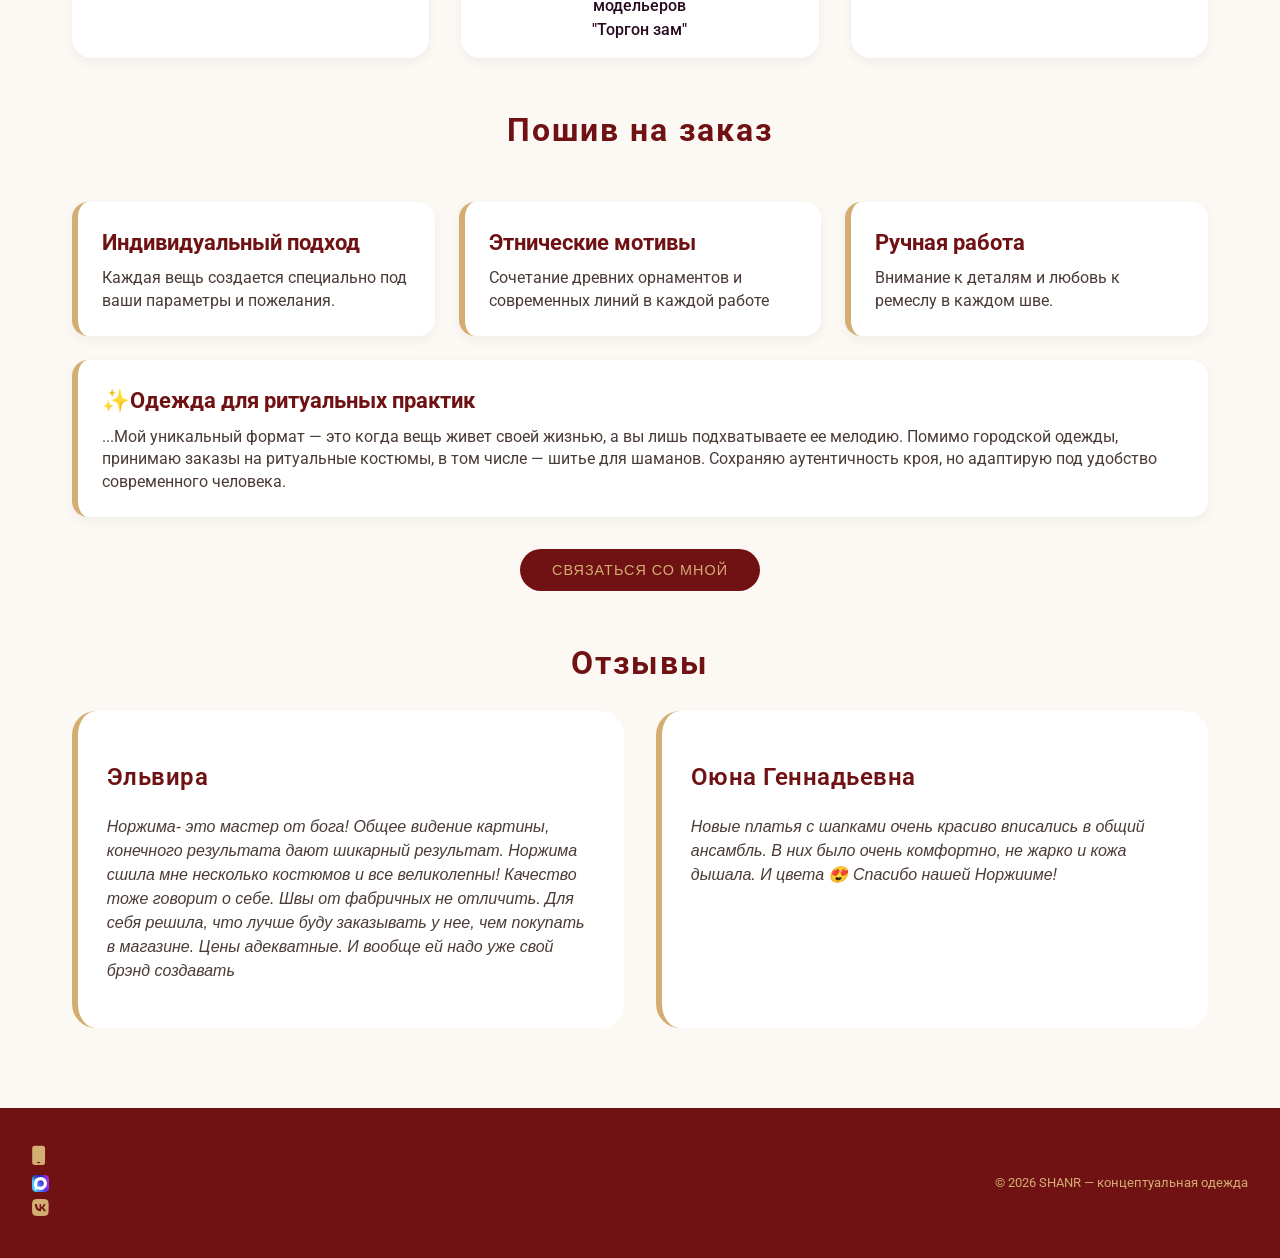
==== commit 0bad3fc2: "Commit smitler" ====
--- a/index.html
+++ b/index.html
@@ -173,7 +173,7 @@
           </a>
           <a href="https://vk.com/id441211471" aria-label="VK"><i class="fab fa-vk"></i></a>
         </div>
-        <div class="copyright">© 2025 SHANR — концептуальная одежда</div>
+        <div class="copyright">© 2026 SHANR — концептуальная одежда</div>
       </div>
     </div>
   </footer>
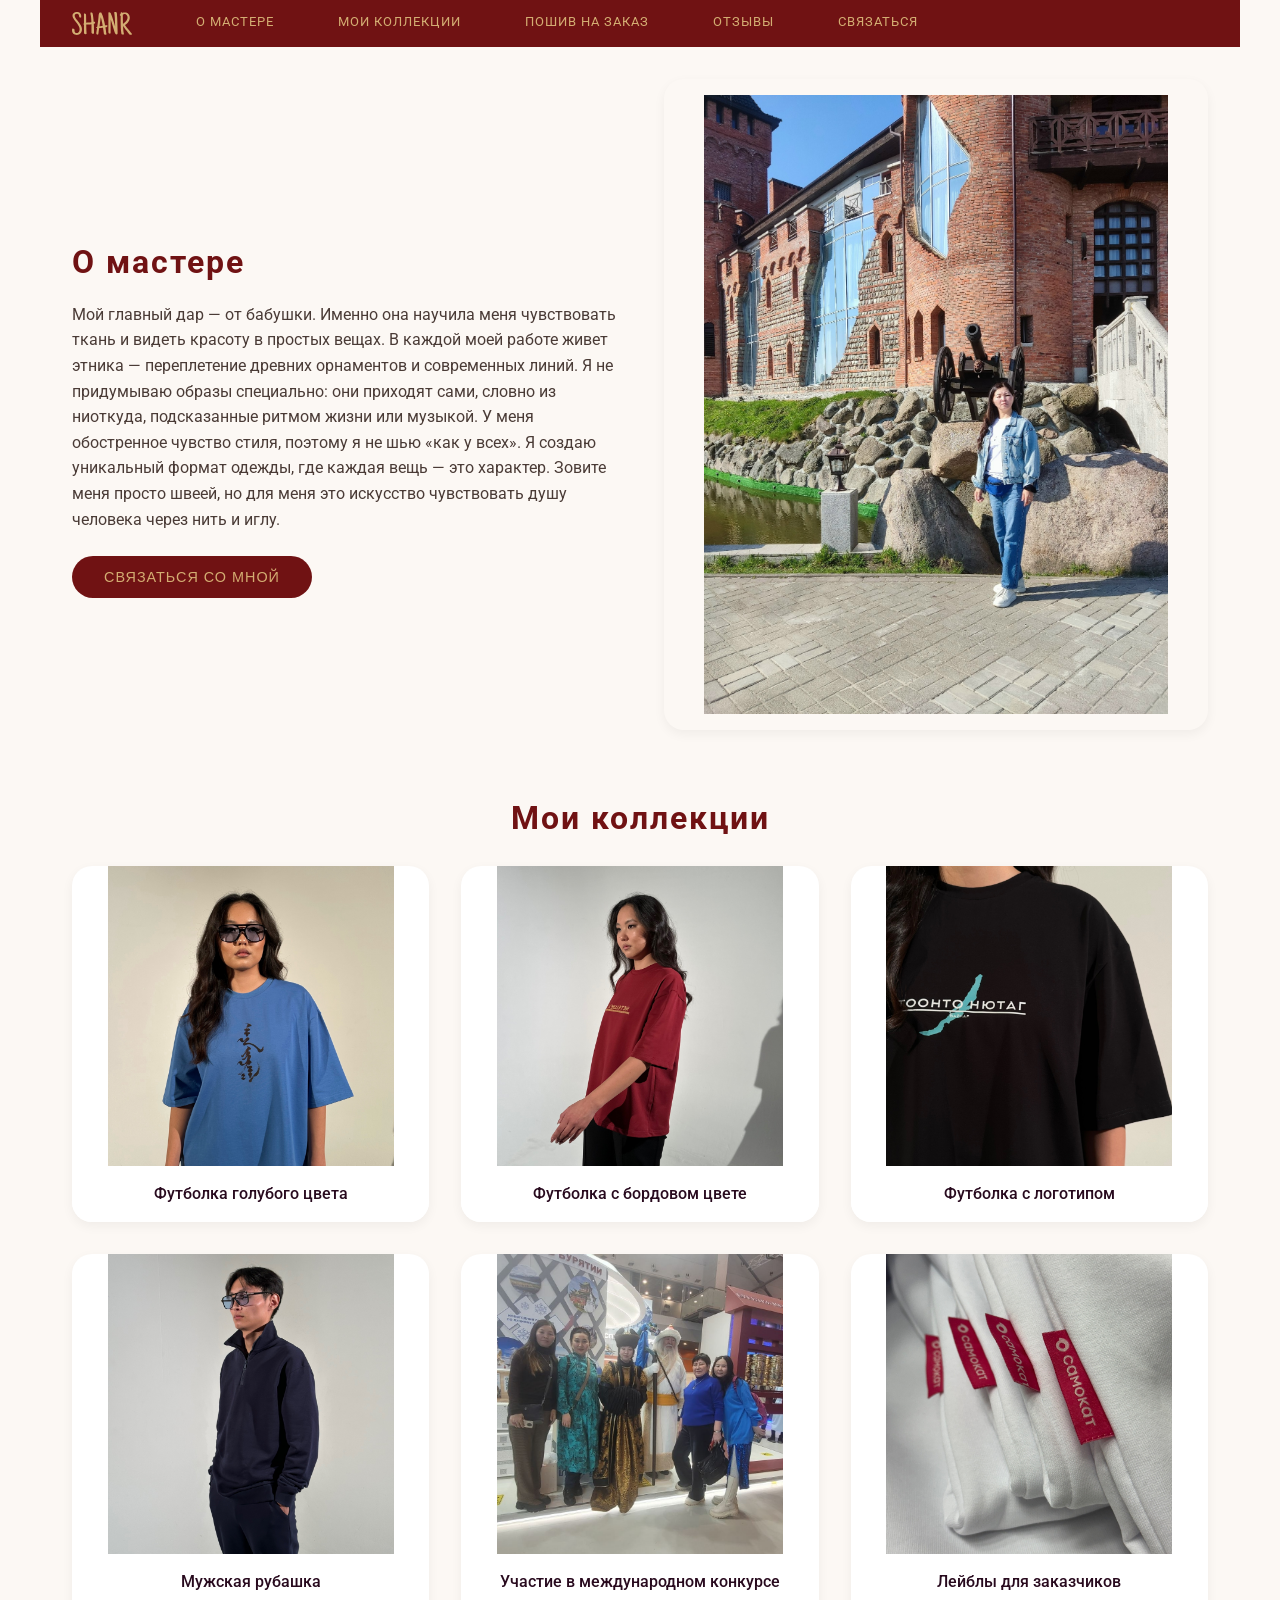
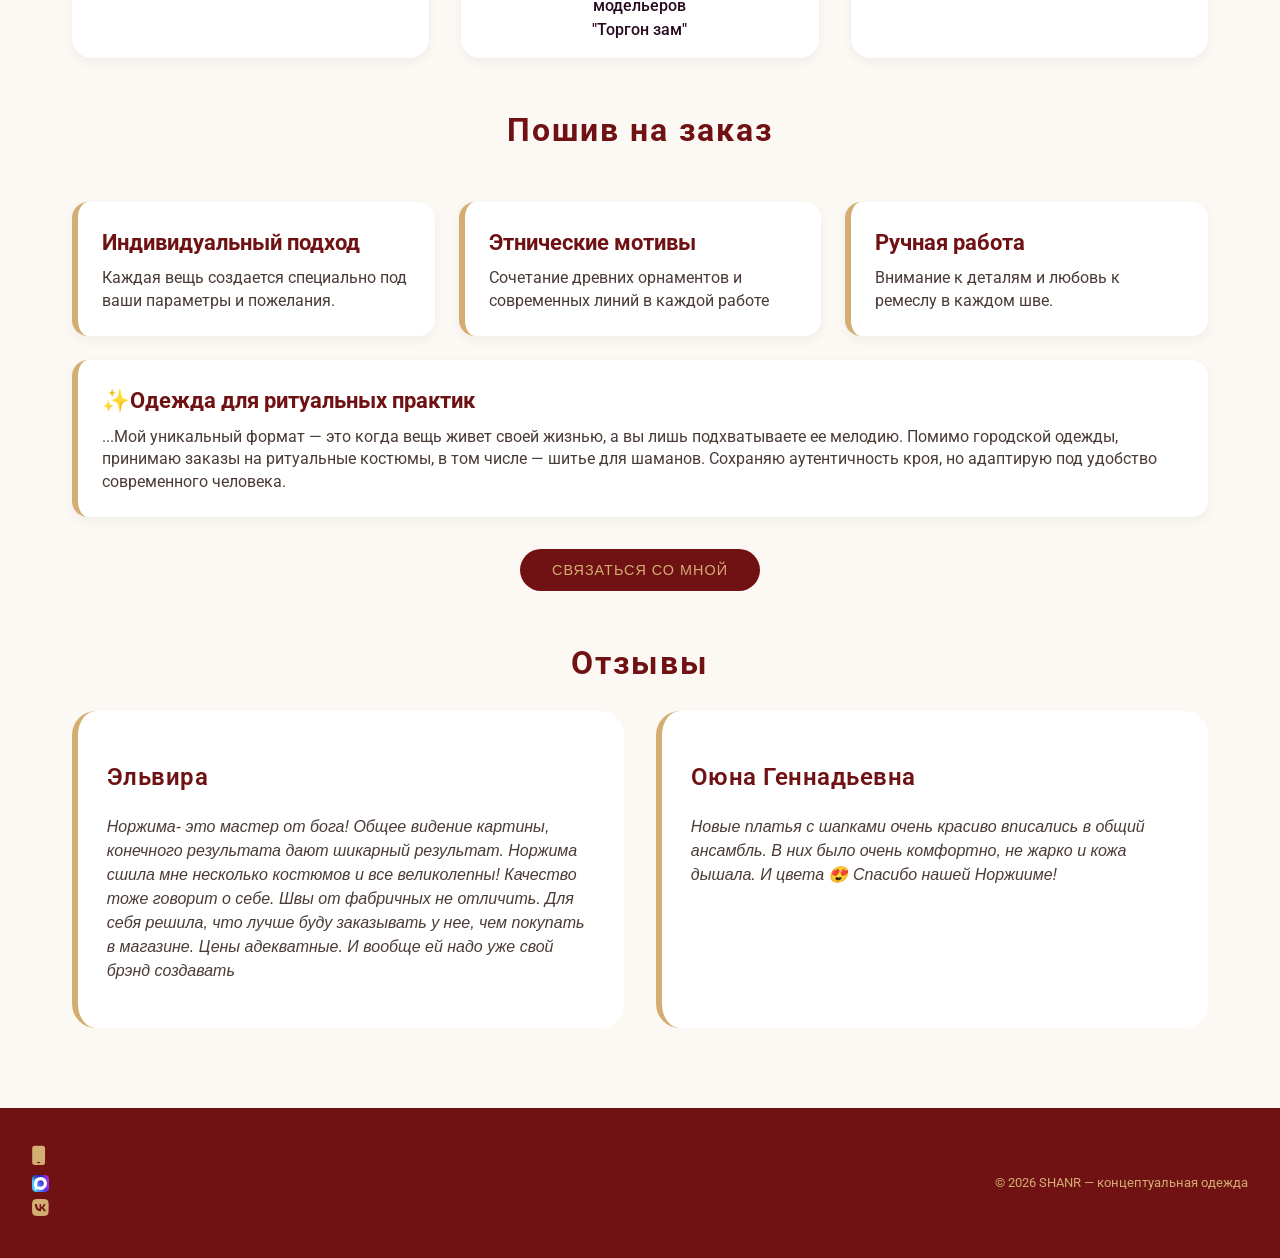
==== commit bc6f913f: "Commit smitler" ====
--- a/index.html
+++ b/index.html
@@ -91,7 +91,7 @@
 
           <li class="card">
             <img src="img/img5.jpg" alt="Фирменный лейбл">
-            <p>Лейбл</p>
+            <p>Лейблы для заказчиков</p>
           </li>
   
         </ul>
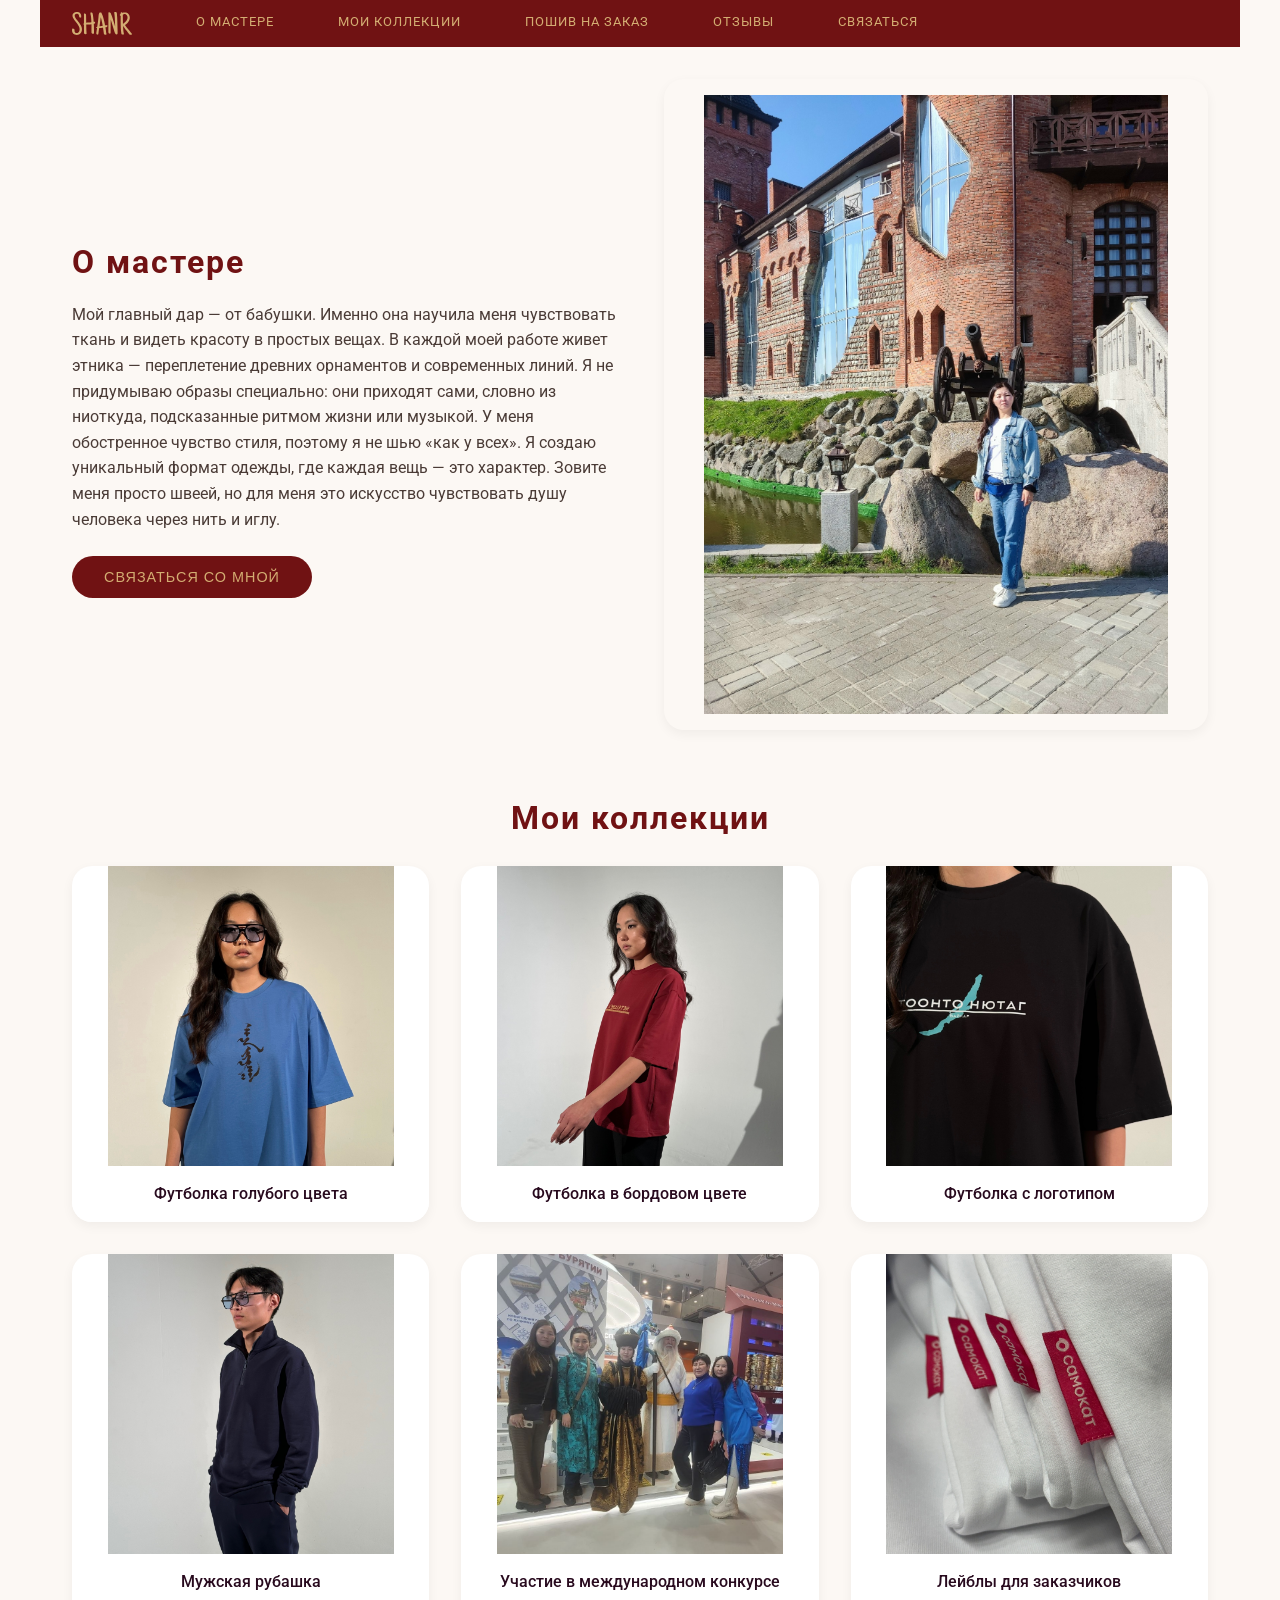
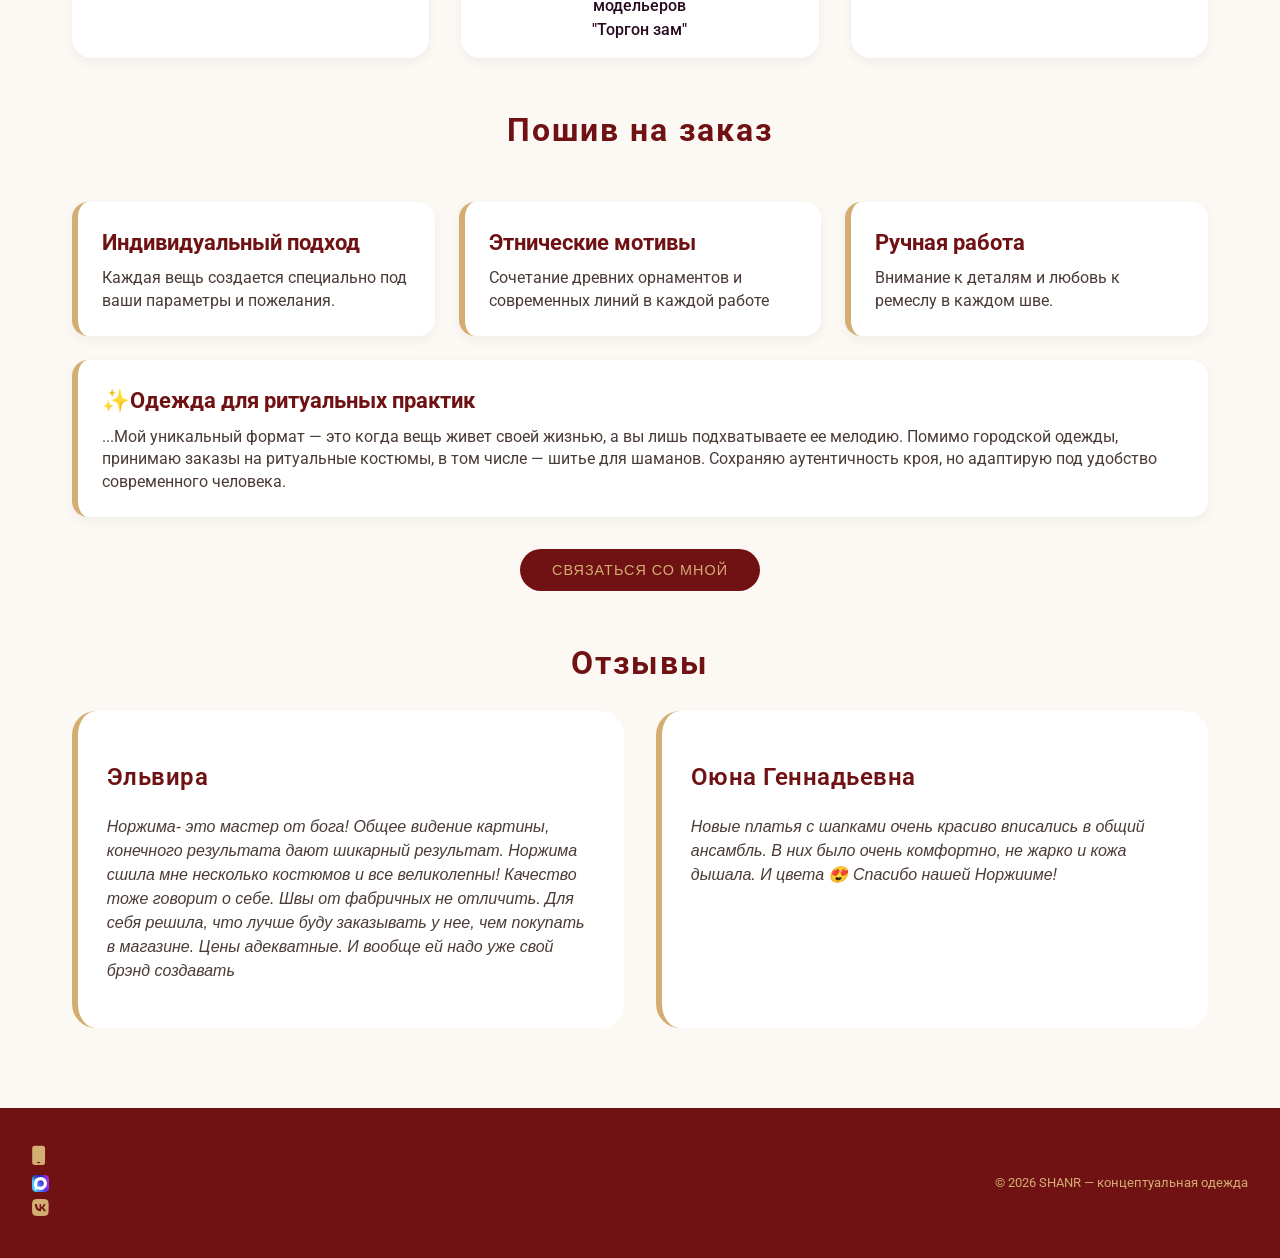
==== commit 3c219531: "исправление ошибки" ====
--- a/index.html
+++ b/index.html
@@ -72,7 +72,7 @@
           </li>
           <li class="card">
             <img src="img/img2.jpg" alt="Девушка в бордовой футболке">
-            <p>Футболка с бордовом цвете</p>
+            <p>Футболка в бордовом цвете</p>
           </li>
           <li class="card">
             <img src="img/img3.jpg" alt="">
